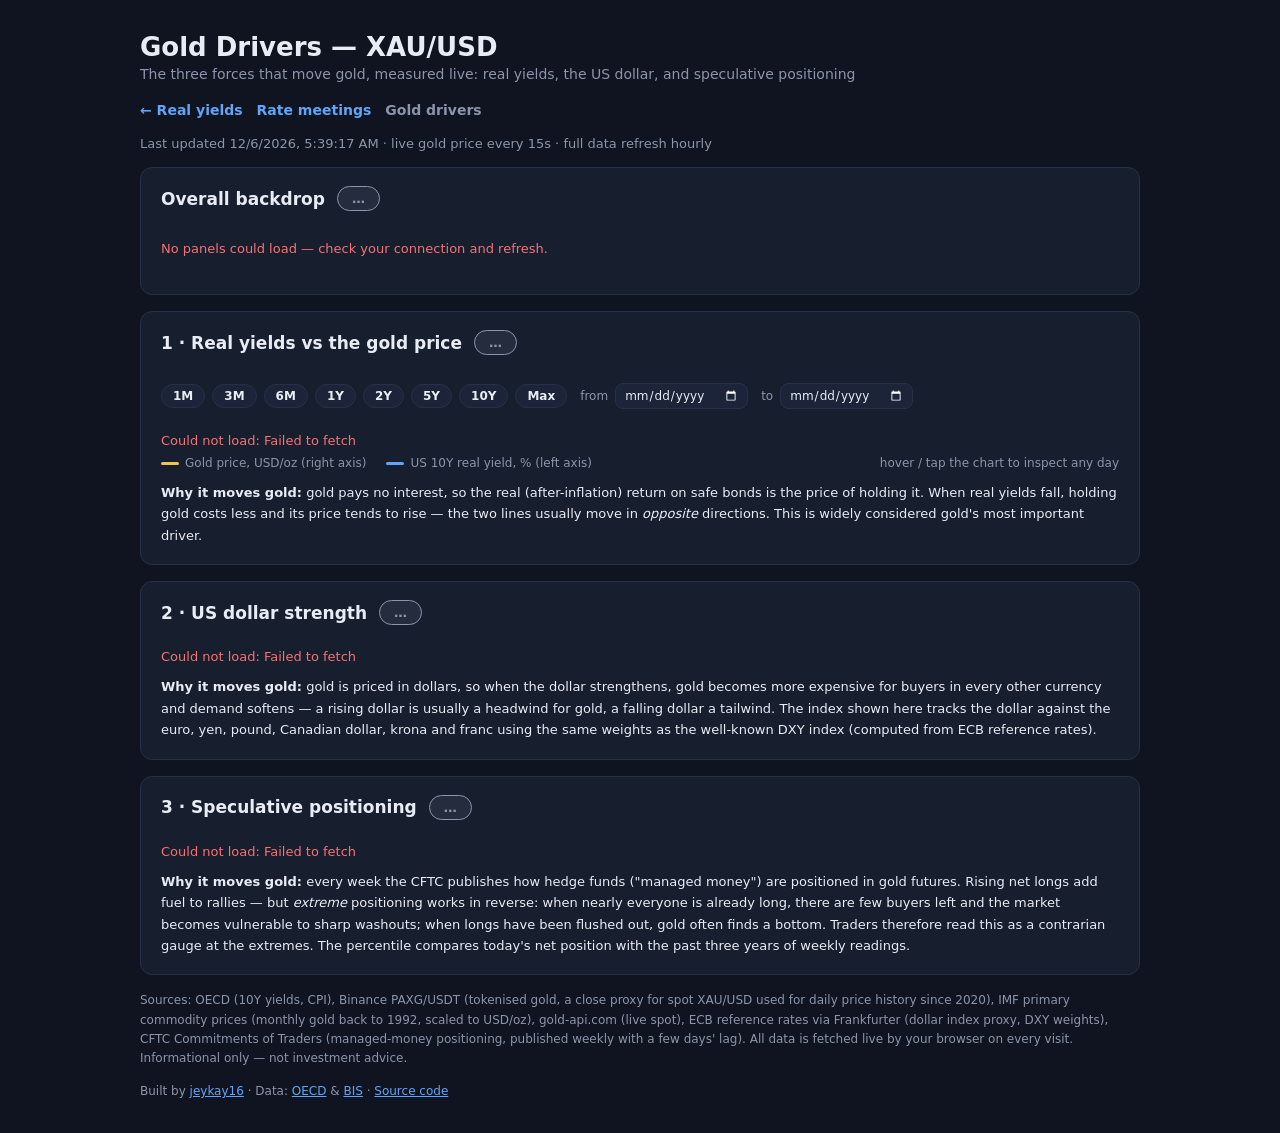
==== gold.html @ eed64d43 "Gold chart: time-frame presets, custom date range, 34 years of history Splices IMF monthly gold (199" ====
<!DOCTYPE html>
<html lang="en">
<head>
<meta charset="UTF-8">
<meta name="viewport" content="width=device-width, initial-scale=1.0">
<title>Gold Drivers — XAU/USD</title>
<style>
  :root {
    --bg: #0f1420;
    --card: #171e2e;
    --border: #263048;
    --text: #e8ecf4;
    --muted: #8b95ab;
    --pos: #34d399;
    --neg: #f87171;
    --accent: #60a5fa;
    --gold: #f0c34e;
  }
  * { box-sizing: border-box; }
  body {
    margin: 0;
    font-family: "Segoe UI", system-ui, sans-serif;
    background: var(--bg);
    color: var(--text);
    min-height: 100vh;
    padding: 32px 16px;
  }
  .wrap { max-width: 1000px; margin: 0 auto; }
  h1 { margin: 0 0 4px; font-size: 26px; font-weight: 650; }
  .sub { color: var(--muted); font-size: 14px; margin-bottom: 20px; }
  .nav { margin: 0 0 18px; display: flex; gap: 14px; font-size: 14px; }
  .nav a { color: var(--accent); text-decoration: none; font-weight: 600; }
  .nav a:hover { text-decoration: underline; }
  .nav .here { color: var(--muted); font-weight: 600; }
  .status { color: var(--muted); font-size: 13px; margin-bottom: 16px; }
  .card {
    background: var(--card); border: 1px solid var(--border);
    border-radius: 12px; padding: 18px 20px; margin-bottom: 16px;
  }
  .card h2 {
    margin: 0; font-size: 17px; font-weight: 650;
    display: flex; align-items: center; gap: 12px; flex-wrap: wrap;
  }
  .badge { padding: 4px 14px; border-radius: 999px; font-size: 13px; font-weight: 700; }
  .badge.bull { background: rgba(52, 211, 153, .12); color: var(--pos); border: 1px solid var(--pos); }
  .badge.bear { background: rgba(248, 113, 113, .12); color: var(--neg); border: 1px solid var(--neg); }
  .badge.neut { background: rgba(139, 149, 171, .12); color: var(--muted); border: 1px solid var(--muted); }
  .stats { display: flex; gap: 28px; flex-wrap: wrap; margin: 14px 0 4px; }
  .stat .v { font-size: 20px; font-weight: 700; }
  .stat .k { color: var(--muted); font-size: 12px; }
  .pos { color: var(--pos); }
  .neg { color: var(--neg); }
  .muted { color: var(--muted); }
  .goldc { color: var(--gold); }
  p.explain { margin: 12px 0 0; font-size: 13px; line-height: 1.65; color: var(--text); }
  .factors { list-style: none; margin: 12px 0 0; padding: 0; }
  .factors li {
    display: flex; gap: 10px; align-items: baseline; padding: 7px 0;
    border-top: 1px solid var(--border); font-size: 13px; line-height: 1.5;
  }
  .factor-tag { flex: 0 0 92px; font-weight: 700; font-size: 12px; }
  .factor-tag.pos { color: var(--pos); }
  .factor-tag.neg { color: var(--neg); }
  .factor-tag.neut { color: var(--muted); }
  .chart-box { margin-top: 14px; overflow-x: auto; position: relative; }
  svg text { font-family: "Segoe UI", system-ui, sans-serif; }
  .tip {
    position: absolute; display: none; pointer-events: none; z-index: 5;
    background: #1b2438; border: 1px solid var(--border); border-radius: 8px;
    padding: 8px 11px; font-size: 12px; line-height: 1.6; white-space: nowrap;
    box-shadow: 0 4px 14px rgba(0,0,0,.4);
  }
  .tick-up { color: var(--pos) !important; transition: color .2s; }
  .tick-down { color: var(--neg) !important; transition: color .2s; }
  .range-bar {
    display: flex; gap: 7px; align-items: center; flex-wrap: wrap; margin-top: 14px;
  }
  .rchip {
    background: #1b2438; border: 1px solid var(--border); color: var(--text);
    padding: 4px 11px; border-radius: 999px; font-size: 12px; font-weight: 700;
    cursor: pointer; user-select: none;
  }
  .rchip:hover { border-color: var(--accent); }
  .rchip.on { background: var(--accent); border-color: var(--accent); color: #0b1020; }
  .range-bar label { color: var(--muted); font-size: 12px; margin-left: 6px; }
  .range-bar input[type="date"] {
    background: #1b2438; border: 1px solid var(--border); color: var(--text);
    border-radius: 8px; padding: 4px 8px; font-size: 12px; font-family: inherit;
    color-scheme: dark;
  }
  .legend { display: flex; gap: 20px; margin-top: 8px; font-size: 12px; color: var(--muted); }
  .legend span::before {
    content: ""; display: inline-block; width: 18px; height: 3px;
    border-radius: 2px; margin-right: 6px; vertical-align: middle;
  }
  .legend .l-gold::before { background: var(--gold); }
  .legend .l-ry::before { background: var(--accent); }
  .note { color: var(--muted); font-size: 12px; margin-top: 14px; line-height: 1.6; }
  .err { color: var(--neg); font-size: 13px; margin-top: 10px; }
  .loading-msg { color: var(--muted); font-size: 13px; padding: 20px 0; }
</style>
</head>
<body>
<div class="wrap">
  <h1>Gold Drivers &mdash; XAU/USD</h1>
  <div class="sub">The three forces that move gold, measured live: real yields, the US dollar, and speculative positioning</div>

  <div class="nav">
    <a href="index.html">&larr; Real yields</a>
    <a href="meetings.html">Rate meetings</a>
    <span class="here">Gold drivers</span>
  </div>

  <div class="status" id="status">Loading live data&hellip;</div>

  <!-- Overall scorecard -->
  <div class="card" id="scorecard">
    <h2>Overall backdrop <span class="badge neut" id="scoreBadge">&hellip;</span></h2>
    <div class="loading-msg" id="scoreBody">Waiting for the panels below to load&hellip;</div>
  </div>

  <!-- Panel 1: real yields vs gold -->
  <div class="card" id="ryCard">
    <h2>1 &middot; Real yields vs the gold price <span class="badge neut" id="ryBadge">&hellip;</span></h2>
    <div class="stats" id="ryStats"></div>
    <div class="range-bar" id="rangeBar">
      <span class="rchip" data-r="1M">1M</span>
      <span class="rchip" data-r="3M">3M</span>
      <span class="rchip" data-r="6M">6M</span>
      <span class="rchip" data-r="1Y">1Y</span>
      <span class="rchip" data-r="2Y">2Y</span>
      <span class="rchip" data-r="5Y">5Y</span>
      <span class="rchip" data-r="10Y">10Y</span>
      <span class="rchip" data-r="Max">Max</span>
      <label>from</label><input type="date" id="fromDate">
      <label>to</label><input type="date" id="toDate">
    </div>
    <div class="chart-box" id="chart"><div class="loading-msg">Building chart&hellip;</div></div>
    <div class="legend">
      <span class="l-gold">Gold price, USD/oz (right axis)</span>
      <span class="l-ry">US 10Y real yield, % (left axis)</span>
      <span style="margin-left:auto">hover / tap the chart to inspect any day</span>
    </div>
    <p class="explain"><b>Why it moves gold:</b> gold pays no interest, so the real
    (after-inflation) return on safe bonds is the price of holding it. When real yields
    fall, holding gold costs less and its price tends to rise &mdash; the two lines
    usually move in <i>opposite</i> directions. This is widely considered gold's most
    important driver.</p>
  </div>

  <!-- Panel 2: dollar -->
  <div class="card" id="usdCard">
    <h2>2 &middot; US dollar strength <span class="badge neut" id="usdBadge">&hellip;</span></h2>
    <div class="stats" id="usdStats"><div class="loading-msg">Loading exchange rates&hellip;</div></div>
    <p class="explain"><b>Why it moves gold:</b> gold is priced in dollars, so when the
    dollar strengthens, gold becomes more expensive for buyers in every other currency
    and demand softens &mdash; a rising dollar is usually a headwind for gold, a falling
    dollar a tailwind. The index shown here tracks the dollar against the euro, yen,
    pound, Canadian dollar, krona and franc using the same weights as the well-known
    DXY index (computed from ECB reference rates).</p>
  </div>

  <!-- Panel 3: positioning -->
  <div class="card" id="cotCard">
    <h2>3 &middot; Speculative positioning <span class="badge neut" id="cotBadge">&hellip;</span></h2>
    <div class="stats" id="cotStats"><div class="loading-msg">Loading CFTC data&hellip;</div></div>
    <p class="explain"><b>Why it moves gold:</b> every week the CFTC publishes how hedge
    funds ("managed money") are positioned in gold futures. Rising net longs add fuel to
    rallies &mdash; but <i>extreme</i> positioning works in reverse: when nearly everyone
    is already long, there are few buyers left and the market becomes vulnerable to
    sharp washouts; when longs have been flushed out, gold often finds a bottom. Traders
    therefore read this as a contrarian gauge at the extremes. The percentile compares
    today's net position with the past three years of weekly readings.</p>
  </div>

  <div class="note">
    Sources: OECD (10Y yields, CPI), Binance PAXG/USDT (tokenised gold, a close proxy for
    spot XAU/USD used for daily price history since 2020), IMF primary commodity prices
    (monthly gold back to 1992, scaled to USD/oz), gold-api.com (live spot), ECB reference rates via
    Frankfurter (dollar index proxy, DXY weights), CFTC Commitments of Traders (managed-money
    positioning, published weekly with a few days' lag). All data is fetched live by your
    browser on every visit. Informational only &mdash; not investment advice.
  </div>

  <div class="note">Built by <a href="https://github.com/jeykay16" style="color:var(--accent)">jeykay16</a>
    &middot; Data: <a href="https://data-explorer.oecd.org" style="color:var(--accent)">OECD</a>
    &amp; <a href="https://data.bis.org" style="color:var(--accent)">BIS</a>
    &middot; <a href="https://github.com/jeykay16/real-yields" style="color:var(--accent)">Source code</a></div>
</div>

<script>
const OECD = "https://sdmx.oecd.org/public/rest/data";
const fmtSign = v => (v >= 0 ? "+" : "") + v.toFixed(2);
const badge = (el, text, cls) => {
  const e = document.getElementById(el);
  e.textContent = text; e.className = "badge " + cls;
};
const tag = s => s > 0 ? ["&#9650; Bullish", "pos"] : s < 0 ? ["&#9660; Bearish", "neg"] : ["&#9679; Neutral", "neut"];

// factors gathered by the three panels, then combined in the scorecard
const scoreFactors = { ry: null, usd: null, cot: null };

/* ---------- panel 1: real yields vs gold ---------- */

function parseSimpleCsv(text) {
  if (!text.startsWith("DATAFLOW")) return [];
  const lines = text.trim().split("\n");
  const header = lines[0].split(",");
  return lines.slice(1).map(line => {
    const cells = line.split(",");
    const row = {};
    header.forEach((h, i) => row[h.trim()] = (cells[i] || "").trim());
    return row;
  });
}

async function fetchOecd(url) {
  const resp = await fetch(url);
  if (resp.status === 404) return [];
  if (!resp.ok) throw new Error("OECD HTTP " + resp.status);
  return parseSimpleCsv(await resp.text());
}

function monthStart(monthsBack) {
  const d = new Date();
  const t = d.getFullYear() * 12 + d.getMonth() - monthsBack;
  return `${Math.floor(t / 12)}-${String(t % 12 + 1).padStart(2, "0")}`;
}

// full-history data shared by the chart, range filter, and live ticker
const DATA = { ry: [], gold: [] };

function valueAt(arr, t) {
  let best = arr[0];
  for (const p of arr) { if (p.t <= t) best = p; else break; }
  return best;
}

function monthlyAverages(points) {
  const byMonth = {};
  for (const g of points) {
    const d = new Date(g.t);
    const p = `${d.getFullYear()}-${String(d.getMonth() + 1).padStart(2, "0")}`;
    (byMonth[p] = byMonth[p] || []).push(g.v);
  }
  const out = {};
  for (const p in byMonth) out[p] = byMonth[p].reduce((a, b) => a + b, 0) / byMonth[p].length;
  return out;
}

async function fetchBinanceAll() {
  let out = [], start = 1598572800000; // PAXG listed on Binance late Aug 2020
  for (let i = 0; i < 6; i++) {
    const ks = await (await fetch("https://api.binance.com/api/v3/klines?symbol=PAXGUSDT" +
      `&interval=1d&startTime=${start}&limit=1000`)).json();
    if (!Array.isArray(ks) || !ks.length) break;
    for (const k of ks) out.push({ t: k[0], v: parseFloat(k[4]) });
    if (ks.length < 1000) break;
    start = ks[ks.length - 1][0] + 86400000;
  }
  return out;
}

async function fetchImfGoldMonthly() {
  // IMF PCPS monthly gold index (2016=100), back to 1992; calibrated to USD later
  const resp = await fetch("https://api.imf.org/external/sdmx/2.1/data/IMF.RES,PCPS,9.0.0/" +
    "G001.PGOLD.INDEX.M?startPeriod=1990", { headers: { Accept: "application/vnd.sdmx.data+csv" } });
  if (!resp.ok) return [];
  const out = [];
  for (const line of (await resp.text()).split("\n")) {
    const c = line.split(",");
    if (c[4] === "M" && /^\d{4}-M\d{2}$/.test(c[5] || "")) {
      const v = parseFloat(c[6]);
      const [yy, mm] = c[5].split("-M").map(Number);
      if (isFinite(v)) out.push({ t: new Date(yy, mm - 1, 15).getTime(), v, p: `${yy}-${String(mm).padStart(2, "0")}` });
    }
  }
  return out.sort((a, b) => a.t - b.t);
}

async function loadRealYieldPanel() {
  const [yRows, cRows, binance, imfGold, spotResp] = await Promise.all([
    fetchOecd(`${OECD}/OECD.SDD.STES,DSD_STES@DF_FINMARK,4.0/USA.M.IRLT.PA.....?startPeriod=1989-01&format=csvfile`),
    fetchOecd(`${OECD}/OECD.SDD.TPS,DSD_PRICES@DF_PRICES_ALL,1.0/USA.M.N.CPI.PA._T.N.GY?startPeriod=1989-01&format=csvfile`),
    fetchBinanceAll(),
    fetchImfGoldMonthly().catch(() => []),
    fetch("https://api.gold-api.com/price/XAU").then(r => r.ok ? r.json() : null).catch(() => null),
  ]);

  // monthly matched real-yield series, 1989 -> now
  const y = {}, c = {};
  for (const r of yRows) if (r.FREQ === "M") y[r.TIME_PERIOD] = parseFloat(r.OBS_VALUE);
  for (const r of cRows) if (r.FREQ === "M") c[r.TIME_PERIOD] = parseFloat(r.OBS_VALUE);
  const months = Object.keys(y).filter(p => p in c).sort();
  const ry = months.map(p => {
    const [yy, mm] = p.split("-").map(Number);
    return { t: new Date(yy, mm - 1, 15).getTime(), v: y[p] - c[p], p };
  });
  if (!ry.length) throw new Error("no matched real-yield months");

  if (!binance.length) throw new Error("no gold price data");

  // calibrate the IMF index to USD/oz using the months both sources cover,
  // then use IMF monthly points for the years before Binance data begins
  let gold = binance;
  if (imfGold.length) {
    const paxgMonthly = monthlyAverages(binance);
    const overlap = imfGold.filter(g => paxgMonthly[g.p]);
    if (overlap.length >= 6) {
      const factor = overlap.reduce((s, g) => s + paxgMonthly[g.p] / g.v, 0) / overlap.length;
      gold = imfGold.filter(g => g.t < binance[0].t).map(g => ({ t: g.t, v: g.v * factor }))
        .concat(binance);
    }
  }

  DATA.ry = ry;
  DATA.gold = gold;

  const lastGold = binance[binance.length - 1].v;
  const spot = spotResp && spotResp.price ? spotResp.price : lastGold;
  const goldMonthAgo = valueAt(gold, Date.now() - 30 * 86400000).v;
  const goldYearAgo = valueAt(gold, Date.now() - 365 * 86400000).v;

  const nowReal = ry[ry.length - 1].v;
  const prevReal = ry[Math.max(0, ry.length - 4)].v;
  const chg = nowReal - prevReal;
  const s = (nowReal < 0 ? 2 : nowReal < 1 ? 1 : nowReal < 2 ? -1 : -2) +
            (chg < -0.25 ? 1 : chg > 0.25 ? -1 : 0);
  scoreFactors.ry = {
    s: Math.max(-1, Math.min(1, s)),
    label: `Real yields: ${fmtSign(nowReal)}% and ${chg < -0.25 ? "falling" : chg > 0.25 ? "rising" : "flat"} (${fmtSign(chg)}pp / 3m)`,
    reason: s > 0 ? "Low/falling real yields shrink the cost of holding gold." :
            s < 0 ? "High/rising real yields make bonds more attractive than gold." :
            "Real yields are neither cheap nor dear, nor moving much.",
  };
  const [t1, c1] = tag(scoreFactors.ry.s);
  badge("ryBadge", t1.replace(/&#\d+; /, "").toUpperCase() + " FOR GOLD", c1);

  document.getElementById("ryStats").innerHTML = `
    <div class="stat"><div class="v goldc" id="spotVal">$${spot.toFixed(1)}</div><div class="k">gold spot (live &middot; updates every 15s)</div></div>
    <div class="stat"><div class="v ${lastGold >= goldMonthAgo ? "pos" : "neg"}">${fmtSign((lastGold / goldMonthAgo - 1) * 100)}%</div><div class="k">gold, 1 month</div></div>
    <div class="stat"><div class="v ${lastGold >= goldYearAgo ? "pos" : "neg"}">${fmtSign((lastGold / goldYearAgo - 1) * 100)}%</div><div class="k">gold, 12 months</div></div>
    <div class="stat"><div class="v ${nowReal >= 0 ? "pos" : "neg"}">${fmtSign(nowReal)}%</div><div class="k">US 10Y real yield (${ry[ry.length - 1].p})</div></div>
    <div class="stat"><div class="v" id="corrVal">&mdash;</div><div class="k">correlation in shown window (&minus;1 = perfect inverse)</div></div>`;

  initRange();
}

/* ---------- time-range selection ---------- */

const PRESET_MONTHS = { "1M": 1, "3M": 3, "6M": 6, "1Y": 12, "2Y": 24, "5Y": 60, "10Y": 120, "Max": null };
let range = { preset: "1Y" };
try {
  const saved = JSON.parse(localStorage.getItem("goldRange"));
  if (saved && (saved.preset in PRESET_MONTHS || (saved.from && saved.to))) range = saved;
} catch (e) { /* ignore */ }

function rangeBounds() {
  const now = Date.now();
  if (range.preset) {
    const m = PRESET_MONTHS[range.preset];
    if (m === null) return [DATA.gold.length ? DATA.gold[0].t : now, now];
    const d = new Date(); d.setMonth(d.getMonth() - m);
    return [d.getTime(), now];
  }
  return [new Date(range.from + "T00:00").getTime(), new Date(range.to + "T23:59").getTime()];
}

function applyRange() {
  const [x0, x1] = rangeBounds();
  if (!(x1 > x0)) return;
  const fGold = DATA.gold.filter(p => p.t >= x0 && p.t <= x1);
  const fRy = DATA.ry.filter(p => p.t >= x0 && p.t <= x1);
  drawChart(fRy, fGold, x0, x1);

  // correlation between monthly gold averages and real yields, within the window
  const gm = monthlyAverages(fGold);
  const pairs = fRy.filter(r => gm[r.p]).map(r => [r.v, gm[r.p]]);
  const corrEl = document.getElementById("corrVal");
  if (corrEl) {
    if (pairs.length >= 6) {
      const mx = pairs.reduce((s, p) => s + p[0], 0) / pairs.length;
      const my = pairs.reduce((s, p) => s + p[1], 0) / pairs.length;
      let sxy = 0, sxx = 0, syy = 0;
      for (const [px, py] of pairs) {
        sxy += (px - mx) * (py - my); sxx += (px - mx) ** 2; syy += (py - my) ** 2;
      }
      corrEl.textContent = sxx > 0 && syy > 0 ? (sxy / Math.sqrt(sxx * syy)).toFixed(2) : "—";
    } else {
      corrEl.textContent = "—";
    }
  }

  // reflect state in the controls
  document.querySelectorAll(".rchip").forEach(ch =>
    ch.classList.toggle("on", range.preset === ch.dataset.r));
  const iso = t => new Date(t).toISOString().slice(0, 10);
  document.getElementById("fromDate").value = iso(x0);
  document.getElementById("toDate").value = iso(Math.min(x1, Date.now()));
}

function initRange() {
  document.querySelectorAll(".rchip").forEach(ch => {
    ch.onclick = () => {
      range = { preset: ch.dataset.r };
      localStorage.setItem("goldRange", JSON.stringify(range));
      applyRange();
    };
  });
  const onDate = () => {
    const f = document.getElementById("fromDate").value;
    const t = document.getElementById("toDate").value;
    if (f && t && f < t) {
      range = { from: f, to: t };
      localStorage.setItem("goldRange", JSON.stringify(range));
      applyRange();
    }
  };
  document.getElementById("fromDate").onchange = onDate;
  document.getElementById("toDate").onchange = onDate;
  applyRange();
}

/* ---------- chart ---------- */

function drawChart(ry, gold, x0, x1) {
  const W = 860, H = 340, ml = 46, mr = 64, mt = 14, mb = 28;
  if (gold.length < 2) {
    document.getElementById("chart").innerHTML =
      `<div class="loading-msg">No gold data in this window — gold history starts in 1992.</div>`;
    return;
  }
  const X = t => ml + (t - x0) / (x1 - x0) * (W - ml - mr);

  const hasRy = ry.length >= 2;
  const ryMin = hasRy ? Math.min(...ry.map(d => d.v)) : 0;
  const ryMax = hasRy ? Math.max(...ry.map(d => d.v)) : 1;
  const ryPad = Math.max(0.2, (ryMax - ryMin) * 0.15);
  const rLo = ryMin - ryPad, rHi = ryMax + ryPad;
  const Y1 = v => mt + (rHi - v) / (rHi - rLo) * (H - mt - mb);

  const gMin = Math.min(...gold.map(d => d.v)), gMax = Math.max(...gold.map(d => d.v));
  const gPad = (gMax - gMin) * 0.08;
  const gLo = gMin - gPad, gHi = gMax + gPad;
  const Y2 = v => mt + (gHi - v) / (gHi - gLo) * (H - mt - mb);

  const line = (data, Y) => data.map((d, i) => (i ? "L" : "M") + X(d.t).toFixed(1) + " " + Y(d.v).toFixed(1)).join(" ");

  // horizontal grid + left labels (real yield), right labels (gold)
  let grid = "";
  const steps = 5;
  for (let i = 0; i <= steps; i++) {
    const yy = mt + i / steps * (H - mt - mb);
    const rv = rHi - i / steps * (rHi - rLo);
    const gv = gHi - i / steps * (gHi - gLo);
    grid += `<line x1="${ml}" y1="${yy}" x2="${W - mr}" y2="${yy}" stroke="#263048" stroke-width="1"/>` +
      `<text x="${ml - 6}" y="${yy + 4}" text-anchor="end" font-size="11" fill="#60a5fa">${rv.toFixed(1)}%</text>` +
      `<text x="${W - mr + 6}" y="${yy + 4}" font-size="11" fill="#f0c34e">$${Math.round(gv)}</text>`;
  }
  // x labels: step adapts to the window length
  const spanMonths = (x1 - x0) / (30.44 * 86400000);
  const MONTHS = ["Jan","Feb","Mar","Apr","May","Jun","Jul","Aug","Sep","Oct","Nov","Dec"];
  let xlab = "";
  const d0 = new Date(x0);
  if (spanMonths <= 2) {           // weekly labels, "6 Jul"
    for (let t = x0 + 7 * 86400000; t < x1; t += 7 * 86400000) {
      const d = new Date(t);
      xlab += `<text x="${X(t)}" y="${H - 8}" text-anchor="middle" font-size="11" fill="#8b95ab">${d.getDate()} ${MONTHS[d.getMonth()]}</text>`;
    }
  } else if (spanMonths <= 60) {   // monthly labels, "Jul 26"
    const step = spanMonths <= 9 ? 1 : spanMonths <= 20 ? 2 : spanMonths <= 40 ? 6 : 12;
    for (let d = new Date(d0.getFullYear(), d0.getMonth() + 1, 1); d.getTime() < x1; d.setMonth(d.getMonth() + step)) {
      xlab += `<text x="${X(d.getTime())}" y="${H - 8}" text-anchor="middle" font-size="11" fill="#8b95ab">${MONTHS[d.getMonth()]} ${String(d.getFullYear()).slice(2)}</text>`;
    }
  } else {                         // yearly labels
    const step = spanMonths <= 150 ? 1 : spanMonths <= 300 ? 2 : 5;
    const y0 = d0.getFullYear() + 1;
    for (let yy = y0 + (step - y0 % step) % step; ; yy += step) {
      const t = new Date(yy, 0, 1).getTime();
      if (t >= x1) break;
      xlab += `<text x="${X(t)}" y="${H - 8}" text-anchor="middle" font-size="11" fill="#8b95ab">${yy}</text>`;
    }
  }

  const box = document.getElementById("chart");
  box.innerHTML =
    `<svg viewBox="0 0 ${W} ${H}" width="100%" xmlns="http://www.w3.org/2000/svg" style="touch-action:none">
      ${grid}${xlab}
      <path d="${line(gold, Y2)}" fill="none" stroke="#f0c34e" stroke-width="2"/>
      ${hasRy ? `<path d="${line(ry, Y1)}" fill="none" stroke="#60a5fa" stroke-width="2.5"/>` : ""}
      ${hasRy && ry.length <= 40 ? ry.map(d => `<circle cx="${X(d.t)}" cy="${Y1(d.v)}" r="3.5" fill="#60a5fa"/>`).join("") : ""}
      <line id="cross" y1="${mt}" y2="${H - mb}" stroke="#8b95ab" stroke-dasharray="3 3" visibility="hidden"/>
      <circle id="crossDot" r="4.5" fill="#f0c34e" stroke="#0f1420" stroke-width="1.5" visibility="hidden"/>
    </svg><div class="tip" id="tip"></div>`;

  // hover crosshair + tooltip
  const svg = box.querySelector("svg");
  const tip = document.getElementById("tip");
  const cross = svg.querySelector("#cross");
  const dot = svg.querySelector("#crossDot");
  const hide = () => {
    tip.style.display = "none";
    cross.setAttribute("visibility", "hidden");
    dot.setAttribute("visibility", "hidden");
  };
  svg.addEventListener("pointermove", ev => {
    const r = svg.getBoundingClientRect();
    const vx = (ev.clientX - r.left) * W / r.width;
    if (vx < ml || vx > W - mr) { hide(); return; }
    const t = x0 + (vx - ml) / (W - ml - mr) * (x1 - x0);
    const allRy = DATA.ry;
    let gi = 0, ri = 0;
    for (let i = 1; i < gold.length; i++) if (Math.abs(gold[i].t - t) < Math.abs(gold[gi].t - t)) gi = i;
    for (let i = 1; i < allRy.length; i++) if (Math.abs(allRy[i].t - t) < Math.abs(allRy[ri].t - t)) ri = i;
    const g = gold[gi];
    const px = X(g.t);
    cross.setAttribute("x1", px); cross.setAttribute("x2", px);
    cross.setAttribute("visibility", "visible");
    dot.setAttribute("cx", px); dot.setAttribute("cy", Y2(g.v));
    dot.setAttribute("visibility", "visible");
    const ds = new Date(g.t).toLocaleDateString("en-GB", { day: "numeric", month: "short", year: "numeric" });
    tip.innerHTML = `<b>${ds}</b><br>` +
      `<span class="goldc">Gold: $${g.v.toLocaleString(undefined, { maximumFractionDigits: 1 })}</span>` +
      (allRy.length ? `<br><span style="color:var(--accent)">US real yield: ${fmtSign(allRy[ri].v)}% (${allRy[ri].p})</span>` : "");
    tip.style.display = "block";
    const bx = ev.clientX - r.left, by = ev.clientY - r.top;
    tip.style.left = Math.min(bx + 16, r.width - 185) + "px";
    tip.style.top = Math.max(0, by - 70) + "px";
  });
  svg.addEventListener("pointerleave", hide);
}

/* ---------- panel 2: dollar index proxy ---------- */

async function loadDollarPanel() {
  const WEIGHTS = { EUR: 0.576, JPY: 0.136, GBP: 0.119, CAD: 0.091, SEK: 0.042, CHF: 0.036 };
  const start = new Date(); start.setMonth(start.getMonth() - 13);
  const url = `https://api.frankfurter.dev/v1/${start.toISOString().slice(0, 10)}..` +
    `?base=USD&symbols=${Object.keys(WEIGHTS).join(",")}`;
  const data = await (await fetch(url)).json();
  const dates = Object.keys(data.rates).sort();
  if (dates.length < 30) throw new Error("not enough FX history");

  // geometric DXY-weight index, first day = 100
  const first = data.rates[dates[0]];
  const idx = dates.map(d => {
    let v = 1;
    for (const [ccy, w] of Object.entries(WEIGHTS)) v *= Math.pow(data.rates[d][ccy] / first[ccy], w);
    return { d, v: v * 100 };
  });
  const last = idx[idx.length - 1];
  const back = n => idx[Math.max(0, idx.length - 1 - n)].v;
  const m1 = (last.v / back(21) - 1) * 100;
  const m3 = (last.v / back(64) - 1) * 100;
  const m12 = (idx.length > 250 ? (last.v / idx[0].v - 1) * 100 : null);

  const s = m3 < -2 ? 1 : m3 > 2 ? -1 : 0;
  scoreFactors.usd = {
    s,
    label: `US dollar: ${fmtSign(m3)}% over 3 months`,
    reason: s > 0 ? "A weakening dollar makes gold cheaper worldwide — a tailwind." :
            s < 0 ? "A strengthening dollar makes gold dearer worldwide — a headwind." :
            "The dollar is roughly stable, neither helping nor hurting gold.",
  };
  const [t2, c2] = tag(s);
  badge("usdBadge", t2.replace(/&#\d+; /, "").toUpperCase() + " FOR GOLD", c2);

  const cls = v => v <= 0 ? "pos" : "neg";  // dollar down = good for gold
  document.getElementById("usdStats").innerHTML = `
    <div class="stat"><div class="v">${last.v.toFixed(1)}</div><div class="k">USD index proxy (${dates[0]} = 100)</div></div>
    <div class="stat"><div class="v ${cls(m1)}">${fmtSign(m1)}%</div><div class="k">1 month</div></div>
    <div class="stat"><div class="v ${cls(m3)}">${fmtSign(m3)}%</div><div class="k">3 months</div></div>
    ${m12 === null ? "" : `<div class="stat"><div class="v ${cls(m12)}">${fmtSign(m12)}%</div><div class="k">12 months</div></div>`}
    <div class="stat"><div class="v muted">${last.d}</div><div class="k">latest ECB fixing</div></div>`;
}

/* ---------- panel 3: CFTC positioning ---------- */

async function loadCotPanel() {
  const url = "https://publicreporting.cftc.gov/resource/72hh-3qpy.json" +
    "?cftc_contract_market_code=088691" +
    "&$select=report_date_as_yyyy_mm_dd,m_money_positions_long_all,m_money_positions_short_all" +
    "&$order=report_date_as_yyyy_mm_dd%20DESC&$limit=160";
  const rows = await (await fetch(url)).json();
  if (!rows.length) throw new Error("no CFTC rows");
  const hist = rows.map(r => ({
    d: r.report_date_as_yyyy_mm_dd.slice(0, 10),
    net: parseInt(r.m_money_positions_long_all) - parseInt(r.m_money_positions_short_all),
  })).reverse();

  const now = hist[hist.length - 1];
  const prev = hist[Math.max(0, hist.length - 2)];
  const pct = hist.filter(h => h.net <= now.net).length / hist.length * 100;

  const s = pct > 85 ? -1 : pct < 15 ? 1 : 0;
  scoreFactors.cot = {
    s,
    label: `Positioning: ${Math.round(pct)}th percentile of 3 years`,
    reason: s < 0 ? "Funds are near maximum long — crowded trades are fragile, a contrarian warning." :
            s > 0 ? "Longs have been washed out — plenty of sidelined buyers, a contrarian positive." :
            "Positioning is unstretched, leaving room for funds to add in either direction.",
  };
  const [t3, c3] = tag(s);
  badge("cotBadge", t3.replace(/&#\d+; /, "").toUpperCase() + " FOR GOLD", c3);

  const wk = now.net - prev.net;
  document.getElementById("cotStats").innerHTML = `
    <div class="stat"><div class="v">${now.net.toLocaleString()}</div><div class="k">managed-money net contracts</div></div>
    <div class="stat"><div class="v ${wk >= 0 ? "pos" : "neg"}">${(wk >= 0 ? "+" : "") + wk.toLocaleString()}</div><div class="k">change vs prior week</div></div>
    <div class="stat"><div class="v">${Math.round(pct)}<span style="font-size:13px">th</span></div><div class="k">percentile (3y of weekly data)</div></div>
    <div class="stat"><div class="v muted">${now.d}</div><div class="k">report date</div></div>`;
}

/* ---------- scorecard ---------- */

function renderScorecard() {
  const fs = [scoreFactors.ry, scoreFactors.usd, scoreFactors.cot].filter(Boolean);
  if (!fs.length) {
    document.getElementById("scoreBody").innerHTML =
      `<div class="err">No panels could load — check your connection and refresh.</div>`;
    return;
  }
  const score = fs.reduce((s, f) => s + f.s, 0);
  const [text, cls] =
    score >= 2 ? ["BULLISH for gold", "bull"] :
    score === 1 ? ["MILDLY BULLISH for gold", "bull"] :
    score === 0 ? ["MIXED / NEUTRAL for gold", "neut"] :
    score === -1 ? ["MILDLY BEARISH for gold", "bear"] :
    ["BEARISH for gold", "bear"];
  badge("scoreBadge", text, cls);
  document.getElementById("scoreBody").innerHTML =
    `<ul class="factors">${fs.map(f => {
      const [t, c] = tag(f.s);
      return `<li><span class="factor-tag ${c}">${t}</span><span><b>${f.label}</b> &mdash; ${f.reason}</span></li>`;
    }).join("")}</ul>
    <p class="explain">The verdict sums the three factors${fs.length < 3 ?
      " (some panels failed to load and are excluded)" : ""}. Real yields carry the most
    weight conceptually; the dollar and positioning confirm or contradict. When all three
    point the same way, the signal has historically been at its most reliable.</p>`;
}

/* ---------- live price ticker ---------- */

let lastSpot = null;

async function tickLive() {
  if (!DATA.gold.length || document.hidden) return;
  try {
    const [tick, spotResp] = await Promise.all([
      fetch("https://api.binance.com/api/v3/ticker/price?symbol=PAXGUSDT").then(r => r.json()),
      fetch("https://api.gold-api.com/price/XAU").then(r => r.ok ? r.json() : null).catch(() => null),
    ]);
    const p = parseFloat(tick.price);
    if (!isFinite(p)) return;

    // move the last point of the gold line to the live price
    const g = DATA.gold;
    const dayStart = new Date(); dayStart.setHours(0, 0, 0, 0);
    if (g[g.length - 1].t >= dayStart.getTime()) g[g.length - 1] = { t: Date.now(), v: p };
    else g.push({ t: Date.now(), v: p });
    // redraw only if the selected window reaches the present
    const [, x1] = rangeBounds();
    if (x1 >= dayStart.getTime()) applyRange();

    // update the headline spot with an up/down colour flash
    const el = document.getElementById("spotVal");
    if (el) {
      const s = spotResp && spotResp.price ? spotResp.price : p;
      if (lastSpot !== null && s !== lastSpot) {
        el.classList.add(s > lastSpot ? "tick-up" : "tick-down");
        setTimeout(() => el.classList.remove("tick-up", "tick-down"), 1200);
      }
      el.textContent = "$" + s.toFixed(1);
      lastSpot = s;
    }
  } catch (e) { /* transient network error — try again next tick */ }
}

/* ---------- orchestrate ---------- */

async function loadAll() {
  const jobs = [
    loadRealYieldPanel().catch(e => {
      document.getElementById("ryStats").innerHTML = "";
      document.getElementById("chart").innerHTML = `<div class="err">Could not load: ${e.message}</div>`;
    }),
    loadDollarPanel().catch(e => {
      document.getElementById("usdStats").innerHTML = `<div class="err">Could not load: ${e.message}</div>`;
    }),
    loadCotPanel().catch(e => {
      document.getElementById("cotStats").innerHTML = `<div class="err">Could not load: ${e.message}</div>`;
    }),
  ];
  await Promise.all(jobs);
  renderScorecard();
  document.getElementById("status").textContent =
    `Last updated ${new Date().toLocaleString()} · live gold price every 15s · full data refresh hourly`;
}

loadAll();
setInterval(tickLive, 15000);        // live gold price + chart tip point
setInterval(loadAll, 60 * 60 * 1000); // full refresh of all panels hourly
// ticking pauses while the tab is hidden (to spare the APIs); catch up instantly on return
document.addEventListener("visibilitychange", () => { if (!document.hidden) tickLive(); });
</script>
</body>
</html>
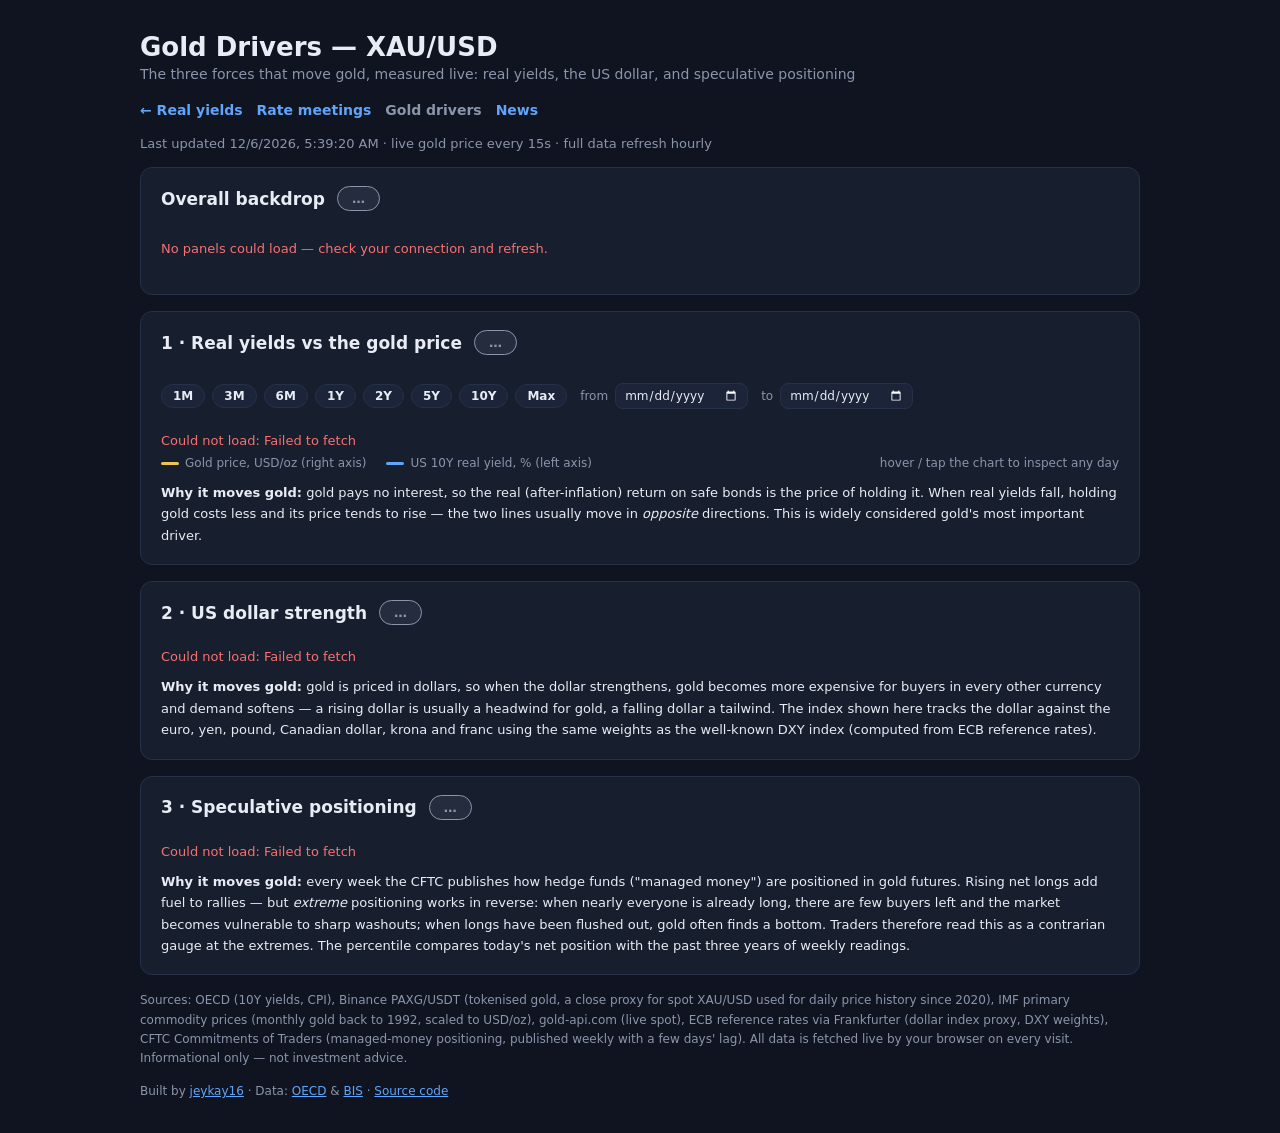
==== commit 39d47872: "Add news page: live GDELT headlines + auto-updating economic calendar Calendar data is fetched serve" ====
--- a/gold.html
+++ b/gold.html
@@ -109,6 +109,7 @@
     <a href="index.html">&larr; Real yields</a>
     <a href="meetings.html">Rate meetings</a>
     <span class="here">Gold drivers</span>
+    <a href="news.html">News</a>
   </div>
 
   <div class="status" id="status">Loading live data&hellip;</div>
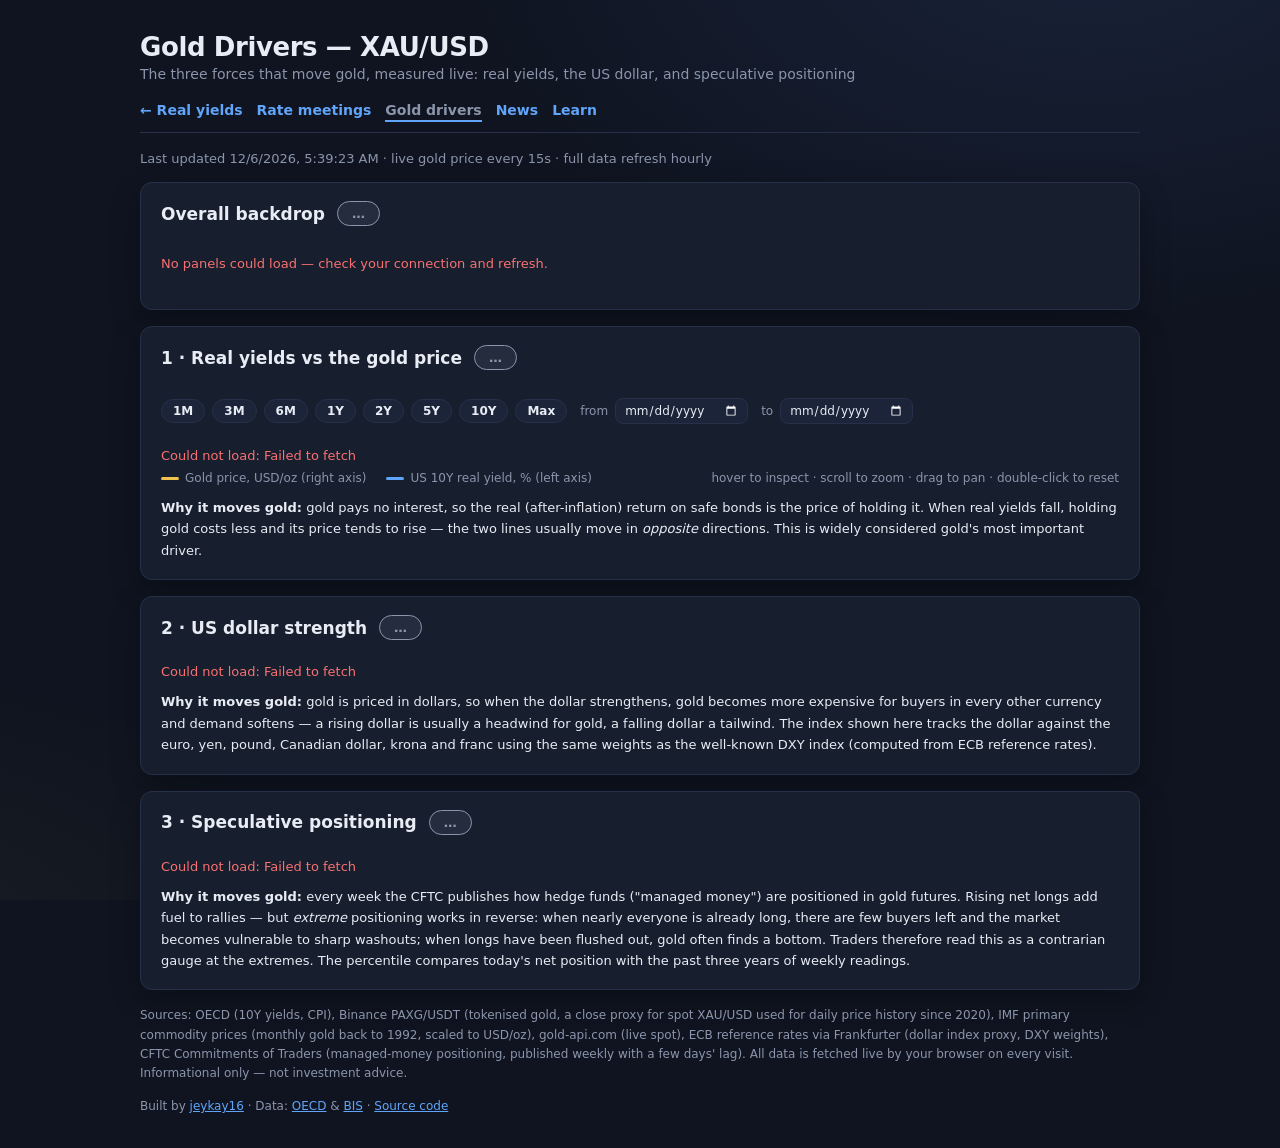
==== commit 69edba78: "Major upgrade: TradingView-style chart, market focus, learn page, polish - Gold chart: scroll zoom, " ====
--- a/gold.html
+++ b/gold.html
@@ -4,6 +4,11 @@
 <meta charset="UTF-8">
 <meta name="viewport" content="width=device-width, initial-scale=1.0">
 <title>Gold Drivers — XAU/USD</title>
+<link rel="preconnect" href="https://sdmx.oecd.org">
+<link rel="preconnect" href="https://api.binance.com">
+<link rel="preconnect" href="https://api.imf.org">
+<link rel="preconnect" href="https://api.frankfurter.dev">
+<link rel="preconnect" href="https://publicreporting.cftc.gov">
 <style>
   :root {
     --bg: #0f1420;
@@ -99,6 +104,7 @@
   .err { color: var(--neg); font-size: 13px; margin-top: 10px; }
   .loading-msg { color: var(--muted); font-size: 13px; padding: 20px 0; }
 </style>
+<link rel="stylesheet" href="theme.css">
 </head>
 <body>
 <div class="wrap">
@@ -110,6 +116,7 @@
     <a href="meetings.html">Rate meetings</a>
     <span class="here">Gold drivers</span>
     <a href="news.html">News</a>
+    <a href="learn.html">Learn</a>
   </div>
 
   <div class="status" id="status">Loading live data&hellip;</div>
@@ -140,7 +147,7 @@
     <div class="legend">
       <span class="l-gold">Gold price, USD/oz (right axis)</span>
       <span class="l-ry">US 10Y real yield, % (left axis)</span>
-      <span style="margin-left:auto">hover / tap the chart to inspect any day</span>
+      <span style="margin-left:auto">hover to inspect &middot; scroll to zoom &middot; drag to pan &middot; double-click to reset</span>
     </div>
     <p class="explain"><b>Why it moves gold:</b> gold pays no interest, so the real
     (after-inflation) return on safe bonds is the price of holding it. When real yields
@@ -280,6 +287,21 @@
 }
 
 async function loadRealYieldPanel() {
+  // instant paint from a recent cache; full history is refetched once it expires
+  try {
+    const c = JSON.parse(localStorage.getItem("goldDataV1"));
+    if (c && Date.now() - c.t < 15 * 60 * 1000 && c.gold && c.gold.length && c.ry.length) {
+      DATA.ry = c.ry; DATA.gold = c.gold;
+      let spot = null;
+      try {
+        const s = await fetch("https://api.gold-api.com/price/XAU").then(r => r.ok ? r.json() : null);
+        spot = s && s.price;
+      } catch (e) {}
+      finishRyPanel(spot);
+      return;
+    }
+  } catch (e) {}
+
   const [yRows, cRows, binance, imfGold, spotResp] = await Promise.all([
     fetchOecd(`${OECD}/OECD.SDD.STES,DSD_STES@DF_FINMARK,4.0/USA.M.IRLT.PA.....?startPeriod=1989-01&format=csvfile`),
     fetchOecd(`${OECD}/OECD.SDD.TPS,DSD_PRICES@DF_PRICES_ALL,1.0/USA.M.N.CPI.PA._T.N.GY?startPeriod=1989-01&format=csvfile`),
@@ -316,9 +338,14 @@
 
   DATA.ry = ry;
   DATA.gold = gold;
-
-  const lastGold = binance[binance.length - 1].v;
-  const spot = spotResp && spotResp.price ? spotResp.price : lastGold;
+  try { localStorage.setItem("goldDataV1", JSON.stringify({ t: Date.now(), ry, gold })); } catch (e) {}
+  finishRyPanel(spotResp && spotResp.price ? spotResp.price : null);
+}
+
+function finishRyPanel(spotPrice) {
+  const ry = DATA.ry, gold = DATA.gold;
+  const lastGold = gold[gold.length - 1].v;
+  const spot = spotPrice || lastGold;
   const goldMonthAgo = valueAt(gold, Date.now() - 30 * 86400000).v;
   const goldYearAgo = valueAt(gold, Date.now() - 365 * 86400000).v;
 
@@ -353,7 +380,7 @@
 let range = { preset: "1Y" };
 try {
   const saved = JSON.parse(localStorage.getItem("goldRange"));
-  if (saved && (saved.preset in PRESET_MONTHS || (saved.from && saved.to))) range = saved;
+  if (saved && (saved.preset in PRESET_MONTHS || (saved.from && saved.to) || (saved.fromMs && saved.toMs))) range = saved;
 } catch (e) { /* ignore */ }
 
 function rangeBounds() {
@@ -364,7 +391,23 @@
     const d = new Date(); d.setMonth(d.getMonth() - m);
     return [d.getTime(), now];
   }
+  if (range.fromMs) return [range.fromMs, range.toMs]; // set by zoom/pan
   return [new Date(range.from + "T00:00").getTime(), new Date(range.to + "T23:59").getTime()];
+}
+
+// zoom/pan write a millisecond-precision window; persistence is debounced
+let saveTimer = null;
+function setView(t0, t1, save) {
+  const dataStart = DATA.gold.length ? DATA.gold[0].t : 0;
+  const span = t1 - t0;
+  if (t1 > Date.now()) { t1 = Date.now(); t0 = t1 - span; }
+  if (t0 < dataStart) { t0 = dataStart; t1 = Math.min(Date.now(), t0 + span); }
+  range = { fromMs: Math.round(t0), toMs: Math.round(t1) };
+  if (save !== false) {
+    clearTimeout(saveTimer);
+    saveTimer = setTimeout(() => localStorage.setItem("goldRange", JSON.stringify(range)), 400);
+  }
+  applyRange();
 }
 
 function applyRange() {
@@ -494,41 +537,120 @@
       <circle id="crossDot" r="4.5" fill="#f0c34e" stroke="#0f1420" stroke-width="1.5" visibility="hidden"/>
     </svg><div class="tip" id="tip"></div>`;
 
-  // hover crosshair + tooltip
-  const svg = box.querySelector("svg");
-  const tip = document.getElementById("tip");
-  const cross = svg.querySelector("#cross");
-  const dot = svg.querySelector("#crossDot");
+  // expose current view to the persistent chart controls (zoom/pan/hover)
+  chartView = { x0, x1, gold, ry, X, Y2, W, H, ml, mr };
+  attachChartControls();
+}
+
+/* TradingView-style controls: scroll = zoom, drag = pan, hover = crosshair,
+   double-click = reset. Attached once to the container so they survive redraws. */
+let chartView = null;
+
+function attachChartControls() {
+  const box = document.getElementById("chart");
+  if (box._controls) return;
+  box._controls = true;
+
+  let drag = null;
+  let hoverEv = null, hoverRaf = 0;
+
   const hide = () => {
-    tip.style.display = "none";
-    cross.setAttribute("visibility", "hidden");
-    dot.setAttribute("visibility", "hidden");
+    const tip = document.getElementById("tip");
+    const svg = box.querySelector("svg");
+    if (tip) tip.style.display = "none";
+    if (svg) {
+      const c = svg.querySelector("#cross"), d = svg.querySelector("#crossDot");
+      if (c) c.setAttribute("visibility", "hidden");
+      if (d) d.setAttribute("visibility", "hidden");
+    }
   };
-  svg.addEventListener("pointermove", ev => {
+
+  const viewboxX = (ev, svg) => {
     const r = svg.getBoundingClientRect();
-    const vx = (ev.clientX - r.left) * W / r.width;
-    if (vx < ml || vx > W - mr) { hide(); return; }
-    const t = x0 + (vx - ml) / (W - ml - mr) * (x1 - x0);
-    const allRy = DATA.ry;
-    let gi = 0, ri = 0;
-    for (let i = 1; i < gold.length; i++) if (Math.abs(gold[i].t - t) < Math.abs(gold[gi].t - t)) gi = i;
-    for (let i = 1; i < allRy.length; i++) if (Math.abs(allRy[i].t - t) < Math.abs(allRy[ri].t - t)) ri = i;
-    const g = gold[gi];
-    const px = X(g.t);
-    cross.setAttribute("x1", px); cross.setAttribute("x2", px);
-    cross.setAttribute("visibility", "visible");
-    dot.setAttribute("cx", px); dot.setAttribute("cy", Y2(g.v));
-    dot.setAttribute("visibility", "visible");
-    const ds = new Date(g.t).toLocaleDateString("en-GB", { day: "numeric", month: "short", year: "numeric" });
-    tip.innerHTML = `<b>${ds}</b><br>` +
-      `<span class="goldc">Gold: $${g.v.toLocaleString(undefined, { maximumFractionDigits: 1 })}</span>` +
-      (allRy.length ? `<br><span style="color:var(--accent)">US real yield: ${fmtSign(allRy[ri].v)}% (${allRy[ri].p})</span>` : "");
-    tip.style.display = "block";
-    const bx = ev.clientX - r.left, by = ev.clientY - r.top;
-    tip.style.left = Math.min(bx + 16, r.width - 185) + "px";
-    tip.style.top = Math.max(0, by - 70) + "px";
+    return { vx: (ev.clientX - r.left) * chartView.W / r.width, r };
+  };
+
+  box.addEventListener("wheel", ev => {
+    if (!chartView) return;
+    ev.preventDefault();
+    const svg = box.querySelector("svg");
+    if (!svg) return;
+    const { vx } = viewboxX(ev, svg);
+    const { x0, x1, W, ml, mr } = chartView;
+    const frac = Math.min(1, Math.max(0, (vx - ml) / (W - ml - mr)));
+    const tCur = x0 + frac * (x1 - x0);
+    const factor = ev.deltaY > 0 ? 1.25 : 0.8;
+    const dataStart = DATA.gold.length ? DATA.gold[0].t : x0;
+    let span = Math.max(7 * 86400000, Math.min((x1 - x0) * factor, Date.now() - dataStart));
+    setView(tCur - frac * span, tCur - frac * span + span);
+  }, { passive: false });
+
+  box.addEventListener("pointerdown", ev => {
+    if (!chartView) return;
+    drag = { startX: ev.clientX, x0: chartView.x0, x1: chartView.x1, moved: false };
+    box.setPointerCapture(ev.pointerId);
+    hide();
   });
-  svg.addEventListener("pointerleave", hide);
+
+  box.addEventListener("pointermove", ev => {
+    if (!chartView) return;
+    if (drag) {
+      const svg = box.querySelector("svg");
+      if (!svg) return;
+      const r = svg.getBoundingClientRect();
+      const dxView = (drag.startX - ev.clientX) * chartView.W / r.width;
+      const dt = dxView * (drag.x1 - drag.x0) / (chartView.W - chartView.ml - chartView.mr);
+      if (Math.abs(drag.startX - ev.clientX) > 3) drag.moved = true;
+      if (drag.moved) setView(drag.x0 + dt, drag.x1 + dt, false);
+      return;
+    }
+    hoverEv = ev;
+    if (!hoverRaf) hoverRaf = requestAnimationFrame(() => {
+      hoverRaf = 0;
+      const ev2 = hoverEv;
+      const svg = box.querySelector("svg");
+      const tip = document.getElementById("tip");
+      if (!svg || !tip || !chartView) return;
+      const { x0, x1, gold, X, Y2, W, ml, mr } = chartView;
+      const { vx, r } = viewboxX(ev2, svg);
+      if (vx < ml || vx > W - mr || !gold.length) { hide(); return; }
+      const t = x0 + (vx - ml) / (W - ml - mr) * (x1 - x0);
+      const allRy = DATA.ry;
+      let gi = 0, ri = 0;
+      for (let i = 1; i < gold.length; i++) if (Math.abs(gold[i].t - t) < Math.abs(gold[gi].t - t)) gi = i;
+      for (let i = 1; i < allRy.length; i++) if (Math.abs(allRy[i].t - t) < Math.abs(allRy[ri].t - t)) ri = i;
+      const g = gold[gi];
+      const px = X(g.t);
+      const cross = svg.querySelector("#cross"), dot = svg.querySelector("#crossDot");
+      if (cross) {
+        cross.setAttribute("x1", px); cross.setAttribute("x2", px);
+        cross.setAttribute("visibility", "visible");
+      }
+      if (dot) {
+        dot.setAttribute("cx", px); dot.setAttribute("cy", Y2(g.v));
+        dot.setAttribute("visibility", "visible");
+      }
+      const ds = new Date(g.t).toLocaleDateString("en-GB", { day: "numeric", month: "short", year: "numeric" });
+      tip.innerHTML = `<b>${ds}</b><br>` +
+        `<span class="goldc">Gold: $${g.v.toLocaleString(undefined, { maximumFractionDigits: 1 })}</span>` +
+        (allRy.length ? `<br><span style="color:var(--accent)">US real yield: ${fmtSign(allRy[ri].v)}% (${allRy[ri].p})</span>` : "");
+      tip.style.display = "block";
+      const bx = ev2.clientX - r.left, by = ev2.clientY - r.top;
+      tip.style.left = Math.min(bx + 16, r.width - 185) + "px";
+      tip.style.top = Math.max(0, by - 70) + "px";
+    });
+  });
+
+  box.addEventListener("pointerup", () => {
+    if (drag && drag.moved) localStorage.setItem("goldRange", JSON.stringify(range));
+    drag = null;
+  });
+  box.addEventListener("pointerleave", () => { drag = null; hide(); });
+  box.addEventListener("dblclick", () => {
+    range = { preset: "1Y" };
+    localStorage.setItem("goldRange", JSON.stringify(range));
+    applyRange();
+  });
 }
 
 /* ---------- panel 2: dollar index proxy ---------- */
--- a/theme.css
+++ b/theme.css
@@ -0,0 +1,42 @@
+/* shared visual layer — loaded after each page's own styles */
+
+body {
+  background:
+    radial-gradient(1100px 700px at 85% -10%, rgba(78, 110, 190, 0.16), transparent 60%),
+    radial-gradient(900px 600px at -10% 110%, rgba(240, 195, 78, 0.05), transparent 55%),
+    #0f1420;
+  background-attachment: fixed;
+  -webkit-font-smoothing: antialiased;
+  text-rendering: optimizeLegibility;
+}
+
+h1 { letter-spacing: -0.4px; }
+
+.card {
+  box-shadow: 0 10px 30px rgba(0, 0, 0, 0.28);
+  transition: border-color 0.18s ease;
+}
+.card:hover { border-color: #35456f; }
+
+.nav { border-bottom: 1px solid #263048; padding-bottom: 10px; }
+.nav a { position: relative; }
+.nav a:hover { text-decoration: none; color: #8fc0ff; }
+.nav a::after {
+  content: ""; position: absolute; left: 0; bottom: -4px;
+  width: 0; height: 2px; background: #60a5fa; transition: width 0.18s ease;
+}
+.nav a:hover::after { width: 100%; }
+.nav .here { border-bottom: 2px solid #60a5fa; padding-bottom: 2px; }
+
+.chip, .rchip, button { transition: background 0.15s ease, border-color 0.15s ease, color 0.15s ease; }
+
+::-webkit-scrollbar { width: 10px; height: 10px; }
+::-webkit-scrollbar-track { background: #0f1420; }
+::-webkit-scrollbar-thumb { background: #263048; border-radius: 5px; }
+::-webkit-scrollbar-thumb:hover { background: #3a4d7d; }
+
+tbody tr { transition: background 0.12s ease; }
+
+@media (prefers-reduced-motion: reduce) {
+  *, *::after { transition: none !important; }
+}
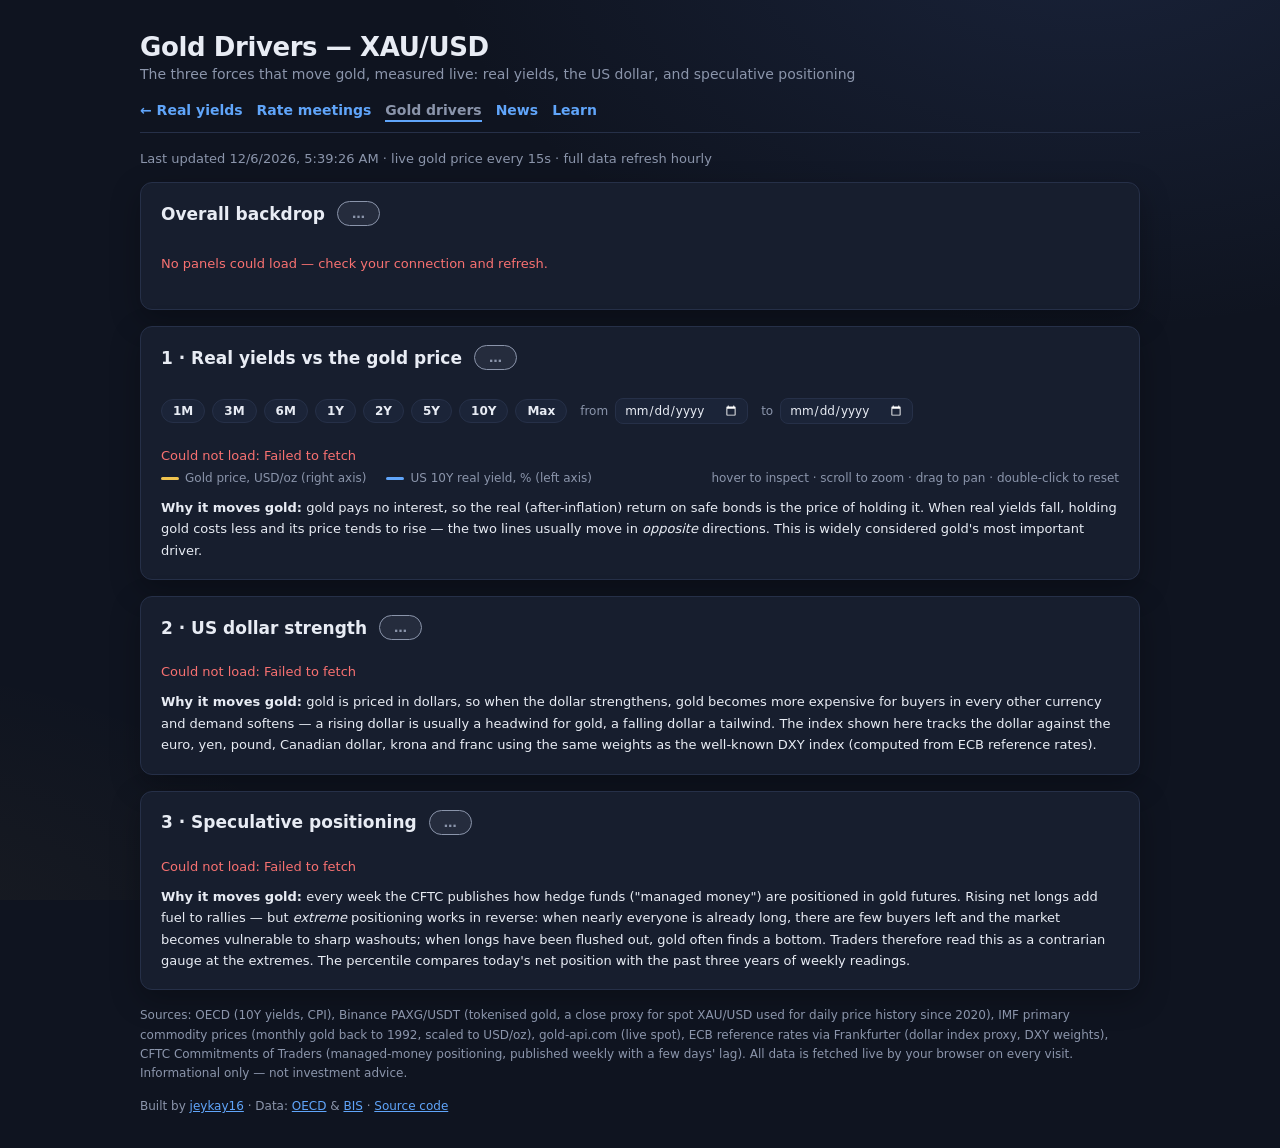
==== commit 15d8a775: "News: top stories with per-item gold-impact explainers; chart polish - Market focus leads with actua" ====
--- a/gold.html
+++ b/gold.html
@@ -490,16 +490,26 @@
 
   const line = (data, Y) => data.map((d, i) => (i ? "L" : "M") + X(d.t).toFixed(1) + " " + Y(d.v).toFixed(1)).join(" ");
 
-  // horizontal grid + left labels (real yield), right labels (gold)
+  // gridlines and labels at round "nice" values, one scale per axis
+  const niceStep = (rangeSize, n) => {
+    const raw = rangeSize / n, mag = Math.pow(10, Math.floor(Math.log10(raw)));
+    const norm = raw / mag;
+    return (norm < 1.5 ? 1 : norm < 3 ? 2 : norm < 7 ? 5 : 10) * mag;
+  };
   let grid = "";
-  const steps = 5;
-  for (let i = 0; i <= steps; i++) {
-    const yy = mt + i / steps * (H - mt - mb);
-    const rv = rHi - i / steps * (rHi - rLo);
-    const gv = gHi - i / steps * (gHi - gLo);
-    grid += `<line x1="${ml}" y1="${yy}" x2="${W - mr}" y2="${yy}" stroke="#263048" stroke-width="1"/>` +
-      `<text x="${ml - 6}" y="${yy + 4}" text-anchor="end" font-size="11" fill="#60a5fa">${rv.toFixed(1)}%</text>` +
-      `<text x="${W - mr + 6}" y="${yy + 4}" font-size="11" fill="#f0c34e">$${Math.round(gv)}</text>`;
+  const gStep = niceStep(gHi - gLo, 5);
+  for (let v = Math.ceil(gLo / gStep) * gStep; v <= gHi + 1e-9; v += gStep) {
+    const yy = Y2(v);
+    grid += `<line x1="${ml}" y1="${yy}" x2="${W - mr}" y2="${yy}" stroke="#1f2940" stroke-width="1"/>` +
+      `<text x="${W - mr + 6}" y="${yy + 4}" font-size="11" fill="#f0c34e">$${v >= 100 ? Math.round(v).toLocaleString() : v.toFixed(1)}</text>`;
+  }
+  if (hasRy) {
+    const rStep = niceStep(rHi - rLo, 5);
+    for (let v = Math.ceil(rLo / rStep) * rStep; v <= rHi + 1e-9; v += rStep) {
+      const yy = Y1(v);
+      grid += `<line x1="${ml - 4}" y1="${yy}" x2="${ml}" y2="${yy}" stroke="#60a5fa" stroke-width="1"/>` +
+        `<text x="${ml - 7}" y="${yy + 4}" text-anchor="end" font-size="11" fill="#60a5fa">${v.toFixed(rStep < 1 ? 1 : 0)}%</text>`;
+    }
   }
   // x labels: step adapts to the window length
   const spanMonths = (x1 - x0) / (30.44 * 86400000);
@@ -526,13 +536,27 @@
     }
   }
 
+  const lastG = gold[gold.length - 1];
+  const lpy = Math.max(mt, Math.min(H - mb, Y2(lastG.v)));
   const box = document.getElementById("chart");
   box.innerHTML =
     `<svg viewBox="0 0 ${W} ${H}" width="100%" xmlns="http://www.w3.org/2000/svg" style="touch-action:none">
+      <defs><linearGradient id="goldFill" x1="0" y1="0" x2="0" y2="1">
+        <stop offset="0%" stop-color="#f0c34e" stop-opacity="0.20"/>
+        <stop offset="100%" stop-color="#f0c34e" stop-opacity="0"/>
+      </linearGradient></defs>
       ${grid}${xlab}
-      <path d="${line(gold, Y2)}" fill="none" stroke="#f0c34e" stroke-width="2"/>
-      ${hasRy ? `<path d="${line(ry, Y1)}" fill="none" stroke="#60a5fa" stroke-width="2.5"/>` : ""}
+      <path d="${line(gold, Y2)} L ${X(lastG.t).toFixed(1)} ${H - mb} L ${X(gold[0].t).toFixed(1)} ${H - mb} Z"
+        fill="url(#goldFill)" stroke="none"/>
+      <path d="${line(gold, Y2)}" fill="none" stroke="#f0c34e" stroke-width="2"
+        stroke-linejoin="round" stroke-linecap="round"/>
+      ${hasRy ? `<path d="${line(ry, Y1)}" fill="none" stroke="#60a5fa" stroke-width="2.2"
+        stroke-linejoin="round" stroke-linecap="round" opacity="0.95"/>` : ""}
       ${hasRy && ry.length <= 40 ? ry.map(d => `<circle cx="${X(d.t)}" cy="${Y1(d.v)}" r="3.5" fill="#60a5fa"/>`).join("") : ""}
+      <line x1="${ml}" y1="${lpy}" x2="${W - mr}" y2="${lpy}" stroke="#f0c34e" stroke-dasharray="2 4" opacity="0.45"/>
+      <rect x="${W - mr + 2}" y="${lpy - 9}" width="${mr - 4}" height="18" rx="4" fill="#f0c34e"/>
+      <text x="${W - mr + mr / 2}" y="${lpy + 4}" text-anchor="middle" font-size="11" font-weight="700"
+        fill="#0b1020">$${Math.round(lastG.v).toLocaleString()}</text>
       <line id="cross" y1="${mt}" y2="${H - mb}" stroke="#8b95ab" stroke-dasharray="3 3" visibility="hidden"/>
       <circle id="crossDot" r="4.5" fill="#f0c34e" stroke="#0f1420" stroke-width="1.5" visibility="hidden"/>
     </svg><div class="tip" id="tip"></div>`;
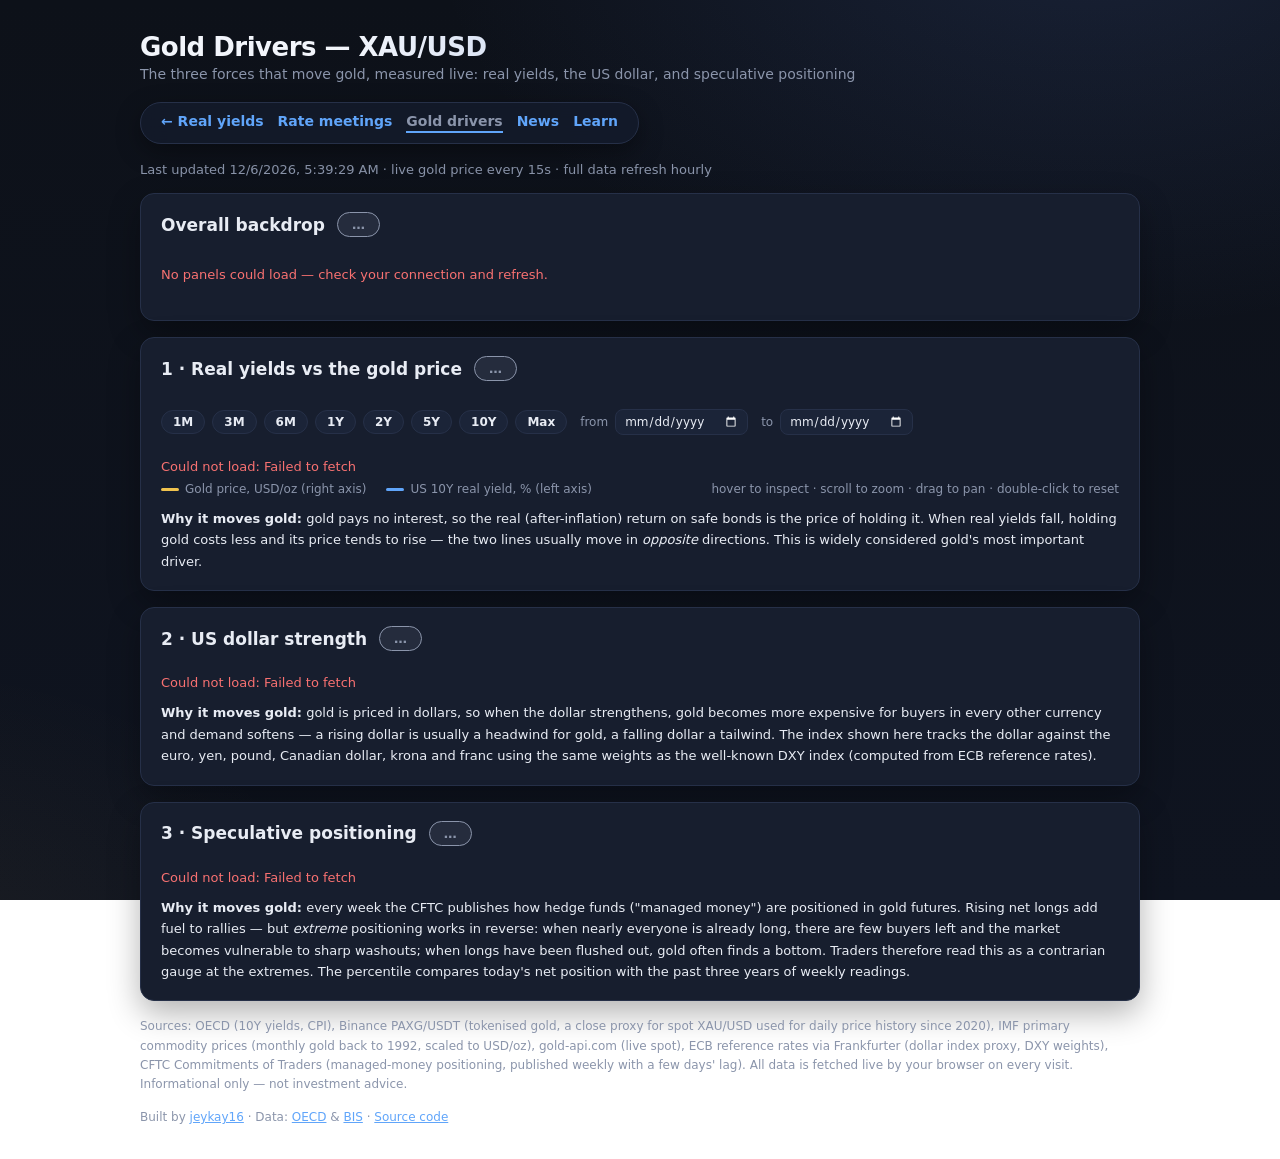
==== commit 9c1a4de3: "Performance overhaul, live squawk feed, visual refresh - scripts/build_data.py: workflow pre-builds " ====
--- a/gold.html
+++ b/gold.html
@@ -3,6 +3,7 @@
 <head>
 <meta charset="UTF-8">
 <meta name="viewport" content="width=device-width, initial-scale=1.0">
+<link rel="icon" href="data:image/svg+xml,<svg xmlns=%22http://www.w3.org/2000/svg%22 viewBox=%220 0 100 100%22><text y=%22.9em%22 font-size=%2290%22>🪙</text></svg>">
 <title>Gold Drivers — XAU/USD</title>
 <link rel="preconnect" href="https://sdmx.oecd.org">
 <link rel="preconnect" href="https://api.binance.com">
@@ -199,6 +200,22 @@
 <script>
 const OECD = "https://sdmx.oecd.org/public/rest/data";
 const fmtSign = v => (v >= 0 ? "+" : "") + v.toFixed(2);
+
+// pre-built data file (regenerated server-side every few hours) — sections are
+// used when present; any missing section falls back to querying the API live
+let STATIC = null;
+async function loadStaticData() {
+  try {
+    const r = await fetch("data/market.json", { cache: "no-cache" });
+    if (!r.ok) return;
+    const S = await r.json();
+    if (Date.now() - new Date(S.updated).getTime() < 48 * 3600 * 1000) STATIC = S;
+  } catch (e) {}
+}
+const monthTs = p => {
+  const [yy, mm] = p.split("-").map(Number);
+  return new Date(yy, mm - 1, 15).getTime();
+};
 const badge = (el, text, cls) => {
   const e = document.getElementById(el);
   e.textContent = text; e.className = "badge " + cls;
@@ -302,23 +319,30 @@
     }
   } catch (e) {}
 
-  const [yRows, cRows, binance, imfGold, spotResp] = await Promise.all([
-    fetchOecd(`${OECD}/OECD.SDD.STES,DSD_STES@DF_FINMARK,4.0/USA.M.IRLT.PA.....?startPeriod=1989-01&format=csvfile`),
-    fetchOecd(`${OECD}/OECD.SDD.TPS,DSD_PRICES@DF_PRICES_ALL,1.0/USA.M.N.CPI.PA._T.N.GY?startPeriod=1989-01&format=csvfile`),
+  const useStaticRy = STATIC && STATIC.usRealYield && STATIC.usRealYield.length;
+  const useStaticImf = STATIC && STATIC.imfGold && STATIC.imfGold.length;
+  const [yRows, cRows, binance, imfFetched, spotResp] = await Promise.all([
+    useStaticRy ? [] : fetchOecd(`${OECD}/OECD.SDD.STES,DSD_STES@DF_FINMARK,4.0/USA.M.IRLT.PA.....?startPeriod=1989-01&format=csvfile`),
+    useStaticRy ? [] : fetchOecd(`${OECD}/OECD.SDD.TPS,DSD_PRICES@DF_PRICES_ALL,1.0/USA.M.N.CPI.PA._T.N.GY?startPeriod=1989-01&format=csvfile`),
     fetchBinanceAll(),
-    fetchImfGoldMonthly().catch(() => []),
+    useStaticImf ? [] : fetchImfGoldMonthly().catch(() => []),
     fetch("https://api.gold-api.com/price/XAU").then(r => r.ok ? r.json() : null).catch(() => null),
   ]);
+  const imfGold = useStaticImf
+    ? STATIC.imfGold.map(g => ({ t: monthTs(g.p), v: g.v, p: g.p }))
+    : imfFetched;
 
   // monthly matched real-yield series, 1989 -> now
-  const y = {}, c = {};
-  for (const r of yRows) if (r.FREQ === "M") y[r.TIME_PERIOD] = parseFloat(r.OBS_VALUE);
-  for (const r of cRows) if (r.FREQ === "M") c[r.TIME_PERIOD] = parseFloat(r.OBS_VALUE);
-  const months = Object.keys(y).filter(p => p in c).sort();
-  const ry = months.map(p => {
-    const [yy, mm] = p.split("-").map(Number);
-    return { t: new Date(yy, mm - 1, 15).getTime(), v: y[p] - c[p], p };
-  });
+  let ry;
+  if (useStaticRy) {
+    ry = STATIC.usRealYield.map(r => ({ t: monthTs(r.p), v: r.v, p: r.p }));
+  } else {
+    const y = {}, c = {};
+    for (const r of yRows) if (r.FREQ === "M") y[r.TIME_PERIOD] = parseFloat(r.OBS_VALUE);
+    for (const r of cRows) if (r.FREQ === "M") c[r.TIME_PERIOD] = parseFloat(r.OBS_VALUE);
+    const months = Object.keys(y).filter(p => p in c).sort();
+    ry = months.map(p => ({ t: monthTs(p), v: y[p] - c[p], p }));
+  }
   if (!ry.length) throw new Error("no matched real-yield months");
 
   if (!binance.length) throw new Error("no gold price data");
@@ -680,21 +704,25 @@
 /* ---------- panel 2: dollar index proxy ---------- */
 
 async function loadDollarPanel() {
-  const WEIGHTS = { EUR: 0.576, JPY: 0.136, GBP: 0.119, CAD: 0.091, SEK: 0.042, CHF: 0.036 };
-  const start = new Date(); start.setMonth(start.getMonth() - 13);
-  const url = `https://api.frankfurter.dev/v1/${start.toISOString().slice(0, 10)}..` +
-    `?base=USD&symbols=${Object.keys(WEIGHTS).join(",")}`;
-  const data = await (await fetch(url)).json();
-  const dates = Object.keys(data.rates).sort();
-  if (dates.length < 30) throw new Error("not enough FX history");
-
-  // geometric DXY-weight index, first day = 100
-  const first = data.rates[dates[0]];
-  const idx = dates.map(d => {
-    let v = 1;
-    for (const [ccy, w] of Object.entries(WEIGHTS)) v *= Math.pow(data.rates[d][ccy] / first[ccy], w);
-    return { d, v: v * 100 };
-  });
+  let idx;
+  if (STATIC && STATIC.dollarIndex && STATIC.dollarIndex.length > 30) {
+    idx = STATIC.dollarIndex;
+  } else {
+    const WEIGHTS = { EUR: 0.576, JPY: 0.136, GBP: 0.119, CAD: 0.091, SEK: 0.042, CHF: 0.036 };
+    const start = new Date(); start.setMonth(start.getMonth() - 13);
+    const url = `https://api.frankfurter.dev/v1/${start.toISOString().slice(0, 10)}..` +
+      `?base=USD&symbols=${Object.keys(WEIGHTS).join(",")}`;
+    const data = await (await fetch(url)).json();
+    const dates = Object.keys(data.rates).sort();
+    if (dates.length < 30) throw new Error("not enough FX history");
+    const first = data.rates[dates[0]];
+    idx = dates.map(d => {
+      let v = 1;
+      for (const [ccy, w] of Object.entries(WEIGHTS)) v *= Math.pow(data.rates[d][ccy] / first[ccy], w);
+      return { d, v: v * 100 };
+    });
+  }
+  const dates = idx.map(x => x.d);
   const last = idx[idx.length - 1];
   const back = n => idx[Math.max(0, idx.length - 1 - n)].v;
   const m1 = (last.v / back(21) - 1) * 100;
@@ -724,16 +752,21 @@
 /* ---------- panel 3: CFTC positioning ---------- */
 
 async function loadCotPanel() {
-  const url = "https://publicreporting.cftc.gov/resource/72hh-3qpy.json" +
-    "?cftc_contract_market_code=088691" +
-    "&$select=report_date_as_yyyy_mm_dd,m_money_positions_long_all,m_money_positions_short_all" +
-    "&$order=report_date_as_yyyy_mm_dd%20DESC&$limit=160";
-  const rows = await (await fetch(url)).json();
-  if (!rows.length) throw new Error("no CFTC rows");
-  const hist = rows.map(r => ({
-    d: r.report_date_as_yyyy_mm_dd.slice(0, 10),
-    net: parseInt(r.m_money_positions_long_all) - parseInt(r.m_money_positions_short_all),
-  })).reverse();
+  let hist;
+  if (STATIC && STATIC.cot && STATIC.cot.length) {
+    hist = STATIC.cot;
+  } else {
+    const url = "https://publicreporting.cftc.gov/resource/72hh-3qpy.json" +
+      "?cftc_contract_market_code=088691" +
+      "&$select=report_date_as_yyyy_mm_dd,m_money_positions_long_all,m_money_positions_short_all" +
+      "&$order=report_date_as_yyyy_mm_dd%20DESC&$limit=160";
+    const rows = await (await fetch(url)).json();
+    if (!rows.length) throw new Error("no CFTC rows");
+    hist = rows.map(r => ({
+      d: r.report_date_as_yyyy_mm_dd.slice(0, 10),
+      net: parseInt(r.m_money_positions_long_all) - parseInt(r.m_money_positions_short_all),
+    })).reverse();
+  }
 
   const now = hist[hist.length - 1];
   const prev = hist[Math.max(0, hist.length - 2)];
@@ -826,6 +859,7 @@
 /* ---------- orchestrate ---------- */
 
 async function loadAll() {
+  await loadStaticData();
   const jobs = [
     loadRealYieldPanel().catch(e => {
       document.getElementById("ryStats").innerHTML = "";
--- a/theme.css
+++ b/theme.css
@@ -2,23 +2,38 @@
 
 body {
   background:
-    radial-gradient(1100px 700px at 85% -10%, rgba(78, 110, 190, 0.16), transparent 60%),
-    radial-gradient(900px 600px at -10% 110%, rgba(240, 195, 78, 0.05), transparent 55%),
-    #0f1420;
+    radial-gradient(1100px 700px at 85% -10%, rgba(78, 110, 190, 0.18), transparent 60%),
+    radial-gradient(900px 600px at -10% 110%, rgba(240, 195, 78, 0.06), transparent 55%),
+    linear-gradient(180deg, #0d1119 0%, #0f1420 100%);
   background-attachment: fixed;
   -webkit-font-smoothing: antialiased;
   text-rendering: optimizeLegibility;
 }
 
-h1 { letter-spacing: -0.4px; }
+h1 {
+  letter-spacing: -0.5px;
+  background: linear-gradient(92deg, #f2f5fb 20%, #9db6e4 80%);
+  -webkit-background-clip: text;
+  background-clip: text;
+  color: transparent;
+}
+.sub { margin-top: 2px; }
 
-.card {
-  box-shadow: 0 10px 30px rgba(0, 0, 0, 0.28);
-  transition: border-color 0.18s ease;
+/* sticky glass navigation */
+.nav {
+  position: sticky;
+  top: 10px;
+  z-index: 40;
+  background: rgba(20, 27, 44, 0.82);
+  backdrop-filter: blur(10px);
+  -webkit-backdrop-filter: blur(10px);
+  border: 1px solid #263048;
+  border-radius: 999px;
+  padding: 10px 20px !important;
+  box-shadow: 0 8px 24px rgba(0, 0, 0, 0.35);
+  width: fit-content;
+  border-bottom: 1px solid #263048;
 }
-.card:hover { border-color: #35456f; }
-
-.nav { border-bottom: 1px solid #263048; padding-bottom: 10px; }
 .nav a { position: relative; }
 .nav a:hover { text-decoration: none; color: #8fc0ff; }
 .nav a::after {
@@ -28,14 +43,43 @@
 .nav a:hover::after { width: 100%; }
 .nav .here { border-bottom: 2px solid #60a5fa; padding-bottom: 2px; }
 
-.chip, .rchip, button { transition: background 0.15s ease, border-color 0.15s ease, color 0.15s ease; }
+/* cards */
+.card {
+  box-shadow: 0 12px 32px rgba(0, 0, 0, 0.30);
+  transition: border-color 0.18s ease, transform 0.18s ease;
+  border-radius: 14px !important;
+}
+.card:hover { border-color: #3a4c7e; }
+
+/* numbers align like a terminal */
+td, .stat .v, .gold-stat .v, .rate, .fx {
+  font-variant-numeric: tabular-nums;
+}
+
+/* chips */
+.chip:hover, .rchip:hover { transform: translateY(-1px); }
+.chip, .rchip, button { transition: background 0.15s ease, border-color 0.15s ease,
+  color 0.15s ease, transform 0.15s ease; }
+button { border-radius: 10px; }
+
+/* tables */
+tbody tr { transition: background 0.12s ease; }
+thead th { position: sticky; top: 0; }
+
+/* news list */
+.news-item { transition: background 0.12s ease, padding-left 0.12s ease; border-radius: 6px; }
+.news-item:hover { background: rgba(96, 165, 250, 0.06); padding-left: 8px; }
+
+/* status line */
+.status { font-variant-numeric: tabular-nums; }
 
 ::-webkit-scrollbar { width: 10px; height: 10px; }
 ::-webkit-scrollbar-track { background: #0f1420; }
 ::-webkit-scrollbar-thumb { background: #263048; border-radius: 5px; }
 ::-webkit-scrollbar-thumb:hover { background: #3a4d7d; }
+* { scrollbar-color: #263048 #0f1420; }
 
-tbody tr { transition: background 0.12s ease; }
+::selection { background: rgba(96, 165, 250, 0.35); }
 
 @media (prefers-reduced-motion: reduce) {
   *, *::after { transition: none !important; }
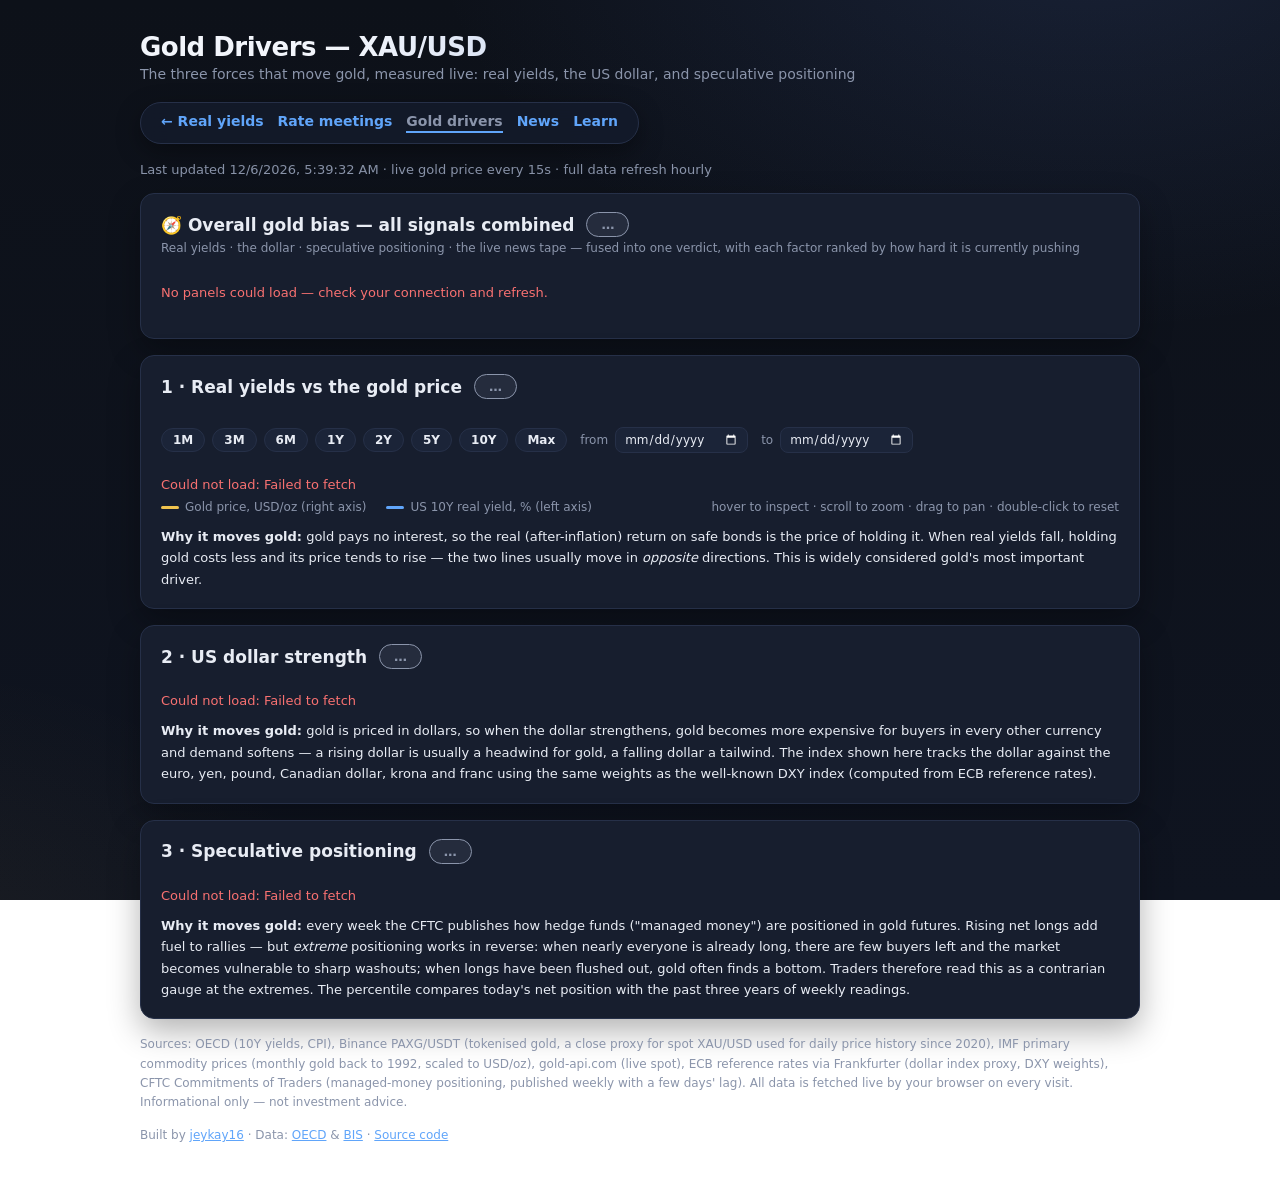
==== commit dd4a84ad: "Overall gold bias with driver ranking; colour-coded news cards - gold.html scorecard now fuses real " ====
--- a/gold.html
+++ b/gold.html
@@ -124,7 +124,10 @@
 
   <!-- Overall scorecard -->
   <div class="card" id="scorecard">
-    <h2>Overall backdrop <span class="badge neut" id="scoreBadge">&hellip;</span></h2>
+    <h2>&#129517; Overall gold bias &mdash; all signals combined <span class="badge neut" id="scoreBadge">&hellip;</span></h2>
+    <div class="cap" style="color:var(--muted);font-size:12px;margin-top:4px">Real yields &middot; the dollar &middot;
+      speculative positioning &middot; the live news tape &mdash; fused into one verdict, with each factor
+      ranked by how hard it is currently pushing</div>
     <div class="loading-msg" id="scoreBody">Waiting for the panels below to load&hellip;</div>
   </div>
 
@@ -197,6 +200,7 @@
     &middot; <a href="https://github.com/jeykay16/real-yields" style="color:var(--accent)">Source code</a></div>
 </div>
 
+<script src="impact.js"></script>
 <script>
 const OECD = "https://sdmx.oecd.org/public/rest/data";
 const fmtSign = v => (v >= 0 ? "+" : "") + v.toFixed(2);
@@ -222,8 +226,8 @@
 };
 const tag = s => s > 0 ? ["&#9650; Bullish", "pos"] : s < 0 ? ["&#9660; Bearish", "neg"] : ["&#9679; Neutral", "neut"];
 
-// factors gathered by the three panels, then combined in the scorecard
-const scoreFactors = { ry: null, usd: null, cot: null };
+// factors gathered by the panels + live news flow, combined in the scorecard
+const scoreFactors = { ry: null, usd: null, cot: null, news: null };
 
 /* ---------- panel 1: real yields vs gold ---------- */
 
@@ -376,13 +380,16 @@
   const nowReal = ry[ry.length - 1].v;
   const prevReal = ry[Math.max(0, ry.length - 4)].v;
   const chg = nowReal - prevReal;
-  const s = (nowReal < 0 ? 2 : nowReal < 1 ? 1 : nowReal < 2 ? -1 : -2) +
-            (chg < -0.25 ? 1 : chg > 0.25 ? -1 : 0);
+  const levelScore = nowReal < 0 ? 2 : nowReal < 1 ? 1 : nowReal < 2 ? -1 : -2;
+  const trendScore = chg < -0.25 ? 1 : chg > 0.25 ? -1 : 0;
+  const s = levelScore + trendScore;
   scoreFactors.ry = {
     s: Math.max(-1, Math.min(1, s)),
+    mag: Math.min(3, Math.abs(levelScore) + Math.abs(trendScore)),
+    name: "Real yields",
     label: `Real yields: ${fmtSign(nowReal)}% and ${chg < -0.25 ? "falling" : chg > 0.25 ? "rising" : "flat"} (${fmtSign(chg)}pp / 3m)`,
-    reason: s > 0 ? "Low/falling real yields shrink the cost of holding gold." :
-            s < 0 ? "High/rising real yields make bonds more attractive than gold." :
+    reason: s > 0 ? "Low/falling real yields shrink the cost of holding gold — bullish." :
+            s < 0 ? "High/rising real yields make bonds more attractive than gold — bearish." :
             "Real yields are neither cheap nor dear, nor moving much.",
   };
   const [t1, c1] = tag(scoreFactors.ry.s);
@@ -732,9 +739,11 @@
   const s = m3 < -2 ? 1 : m3 > 2 ? -1 : 0;
   scoreFactors.usd = {
     s,
+    mag: Math.min(3, Math.abs(m3)),
+    name: "US dollar",
     label: `US dollar: ${fmtSign(m3)}% over 3 months`,
-    reason: s > 0 ? "A weakening dollar makes gold cheaper worldwide — a tailwind." :
-            s < 0 ? "A strengthening dollar makes gold dearer worldwide — a headwind." :
+    reason: s > 0 ? "A weakening dollar makes gold cheaper worldwide — bullish." :
+            s < 0 ? "A strengthening dollar makes gold dearer worldwide — bearish." :
             "The dollar is roughly stable, neither helping nor hurting gold.",
   };
   const [t2, c2] = tag(s);
@@ -775,9 +784,11 @@
   const s = pct > 85 ? -1 : pct < 15 ? 1 : 0;
   scoreFactors.cot = {
     s,
+    mag: Math.abs(pct - 50) / 50 * 3,
+    name: "Positioning",
     label: `Positioning: ${Math.round(pct)}th percentile of 3 years`,
-    reason: s < 0 ? "Funds are near maximum long — crowded trades are fragile, a contrarian warning." :
-            s > 0 ? "Longs have been washed out — plenty of sidelined buyers, a contrarian positive." :
+    reason: s < 0 ? "Funds are near maximum long — crowded trades are fragile, a contrarian bearish warning." :
+            s > 0 ? "Longs have been washed out — plenty of sidelined buyers, a contrarian bullish signal." :
             "Positioning is unstretched, leaving room for funds to add in either direction.",
   };
   const [t3, c3] = tag(s);
@@ -791,10 +802,51 @@
     <div class="stat"><div class="v muted">${now.d}</div><div class="k">report date</div></div>`;
 }
 
-/* ---------- scorecard ---------- */
+/* ---------- news-flow factor (live headline sentiment) ---------- */
+
+async function loadNewsSentiment() {
+  let articles = null;
+  try {
+    const c = JSON.parse(localStorage.getItem("gdelt_all"));
+    if (c && Date.now() - c.t < 10 * 60 * 1000) articles = c.data; // reuse the news page's cache
+  } catch (e) {}
+  if (!articles) {
+    const q = encodeURIComponent('("federal reserve" OR inflation OR tariffs OR "gold price" OR ' +
+      '"jobs report" OR "interest rates" OR sanctions OR "banking crisis" OR "treasury yields" OR ' +
+      '"safe haven" OR "government shutdown" OR escalation) sourcelang:eng');
+    const r = await fetch(`https://api.gdeltproject.org/api/v2/doc/doc?query=${q}` +
+      `&mode=artlist&maxrecords=75&format=json&sort=datedesc&timespan=1d`);
+    if (!r.ok) throw new Error("news HTTP " + r.status);
+    articles = (await r.json()).articles || [];
+  }
+  let bull = 0, bear = 0, weighted = 0;
+  const seen = new Set();
+  for (const a of articles) {
+    const k = (a.title || "").toLowerCase().replace(/[^a-z0-9]/g, "").slice(0, 60);
+    if (!k || seen.has(k)) continue;
+    seen.add(k);
+    const an = analyzeImpact(a.title);
+    if (an.v === "bull") { bull++; weighted += an.strength; }
+    else if (an.v === "bear") { bear++; weighted -= an.strength; }
+  }
+  if (!seen.size) throw new Error("no readable headlines");
+  const net = weighted / (3 * seen.size); // -1..1
+  const s = net > 0.08 ? 1 : net < -0.08 ? -1 : 0;
+  scoreFactors.news = {
+    s,
+    mag: Math.min(3, Math.abs(net) * 10),
+    name: "News flow",
+    label: `News flow: ${bull} bullish vs ${bear} bearish stories (last 24h)`,
+    reason: s > 0 ? "Today's tape is skewed to gold-positive stories — dovish, weak-data or escalation headlines dominate." :
+            s < 0 ? "Today's tape is skewed to gold-negative stories — hawkish, strong-data or de-escalation headlines dominate." :
+            "Bullish and bearish headlines are roughly balanced — news is not gold's driver today.",
+  };
+}
+
+/* ---------- overall gold bias ---------- */
 
 function renderScorecard() {
-  const fs = [scoreFactors.ry, scoreFactors.usd, scoreFactors.cot].filter(Boolean);
+  const fs = [scoreFactors.ry, scoreFactors.usd, scoreFactors.cot, scoreFactors.news].filter(Boolean);
   if (!fs.length) {
     document.getElementById("scoreBody").innerHTML =
       `<div class="err">No panels could load — check your connection and refresh.</div>`;
@@ -808,15 +860,37 @@
     score === -1 ? ["MILDLY BEARISH for gold", "bear"] :
     ["BEARISH for gold", "bear"];
   badge("scoreBadge", text, cls);
+
+  // rank the factors by how forcefully each is acting on gold right now
+  const ranked = [...fs].sort((a, b) => (b.mag || 0) - (a.mag || 0));
+  const maxMag = Math.max(0.15, ...ranked.map(f => f.mag || 0));
+  const strengthWord = m => m >= 2.2 ? "strong" : m >= 1.2 ? "moderate" : "faint";
+  const dirWord = f => f.s > 0 ? `<span class="up">bullish</span>` :
+                       f.s < 0 ? `<span class="down">bearish</span>` :
+                       `<span class="muted">neutral</span>`;
+  const top = ranked[0];
+
   document.getElementById("scoreBody").innerHTML =
     `<ul class="factors">${fs.map(f => {
       const [t, c] = tag(f.s);
-      return `<li><span class="factor-tag ${c}">${t}</span><span><b>${f.label}</b> &mdash; ${f.reason}</span></li>`;
+      return `<li><span class="factor-tag ${c}">${t}</span><span><b>${f.label}</b> &mdash; ${colorizeBias(f.reason)}</span></li>`;
     }).join("")}</ul>
-    <p class="explain">The verdict sums the three factors${fs.length < 3 ?
-      " (some panels failed to load and are excluded)" : ""}. Real yields carry the most
-    weight conceptually; the dollar and positioning confirm or contradict. When all three
-    point the same way, the signal has historically been at its most reliable.</p>`;
+
+    <p class="explain" style="margin-top:16px"><b>What's driving gold right now</b> &mdash;
+    each factor ranked by how forcefully it is currently acting (signal strength, not just direction):</p>
+    ${ranked.map(f => `
+      <div class="rank-row">
+        <span class="rk-name">${f.name}</span>
+        <div class="rk-track"><div class="rk-fill ${f.s > 0 ? "up" : f.s < 0 ? "down" : "neut"}"
+          style="width:${Math.round((f.mag || 0) / maxMag * 100)}%"></div></div>
+        <span class="rk-val">${strengthWord(f.mag || 0)} · ${dirWord(f)}</span>
+      </div>`).join("")}
+    <p class="explain"><b>Most prominent driver right now: ${top.name}</b> &mdash; ${colorizeBias(top.reason)}</p>
+
+    <p class="explain">The verdict sums all ${fs.length} factors${fs.length < 4 ?
+      " (a factor failed to load and is excluded)" : ""}. Real yields carry the most weight
+    conceptually; the dollar, positioning and the news tape confirm or contradict. When they
+    all point the same way, the signal has historically been at its most reliable.</p>`;
 }
 
 /* ---------- live price ticker ---------- */
@@ -871,6 +945,7 @@
     loadCotPanel().catch(e => {
       document.getElementById("cotStats").innerHTML = `<div class="err">Could not load: ${e.message}</div>`;
     }),
+    loadNewsSentiment().catch(() => { /* excluded from the scorecard if unavailable */ }),
   ];
   await Promise.all(jobs);
   renderScorecard();
--- a/theme.css
+++ b/theme.css
@@ -66,9 +66,57 @@
 tbody tr { transition: background 0.12s ease; }
 thead th { position: sticky; top: 0; }
 
-/* news list */
-.news-item { transition: background 0.12s ease, padding-left 0.12s ease; border-radius: 6px; }
-.news-item:hover { background: rgba(96, 165, 250, 0.06); padding-left: 8px; }
+/* news list: each report is a distinct panel, colour-coded by impact level */
+.news-item {
+  position: relative;
+  background: rgba(27, 36, 56, 0.55);
+  border: 1px solid #222c45 !important;
+  border-left-width: 4px !important;
+  border-radius: 10px;
+  padding: 12px 14px !important;
+  margin: 9px 0;
+  transition: background 0.12s ease, border-color 0.12s ease;
+}
+.news-item:hover { background: rgba(37, 48, 74, 0.75); }
+.news-item a { font-size: 14.5px; line-height: 1.45; }
+.news-item.impact-high { border-left-color: #f87171 !important; }
+.news-item.impact-med { border-left-color: #fbbf24 !important; }
+.news-item.impact-low { border-left-color: #4b5568 !important; }
+
+/* impact-level chips */
+.lvl {
+  display: inline-block; font-size: 10px; font-weight: 800;
+  letter-spacing: 0.06em; padding: 1px 8px; border-radius: 5px;
+  vertical-align: middle;
+}
+.lvl-high { background: rgba(248, 113, 113, 0.14); color: #f87171; border: 1px solid rgba(248, 113, 113, 0.6); }
+.lvl-med { background: rgba(251, 191, 36, 0.13); color: #fbbf24; border: 1px solid rgba(251, 191, 36, 0.55); }
+.lvl-low { background: rgba(139, 149, 171, 0.12); color: #8b95ab; border: 1px solid rgba(139, 149, 171, 0.45); }
+
+/* newly arrived items glow and carry a NEW badge for a while */
+.news-item.fresh { animation: freshGlow 2.2s ease-out 4; }
+@keyframes freshGlow {
+  0% { background: rgba(96, 165, 250, 0.20); border-color: #60a5fa; }
+  100% { background: rgba(27, 36, 56, 0.55); }
+}
+.new-badge {
+  position: absolute; top: 9px; right: 11px;
+  font-size: 9px; font-weight: 800; letter-spacing: 0.1em;
+  color: #0b1020; background: #fbbf24;
+  padding: 2px 8px; border-radius: 4px;
+  animation: badgePulse 1.1s ease-in-out infinite alternate;
+}
+@keyframes badgePulse { from { opacity: 1; } to { opacity: 0.5; } }
+
+/* factor ranking bars (overall gold bias) */
+.rank-row { display: flex; align-items: center; gap: 10px; padding: 5px 0; font-size: 13px; }
+.rank-row .rk-name { flex: 0 0 170px; }
+.rank-row .rk-track { flex: 1; background: #1b2438; border-radius: 4px; height: 13px; overflow: hidden; }
+.rank-row .rk-fill { height: 100%; border-radius: 4px; transition: width 0.5s ease; }
+.rank-row .rk-fill.up { background: #34d399; }
+.rank-row .rk-fill.down { background: #f87171; }
+.rank-row .rk-fill.neut { background: #4b5568; }
+.rank-row .rk-val { flex: 0 0 92px; text-align: right; font-size: 12px; color: #8b95ab; }
 
 /* status line */
 .status { font-variant-numeric: tabular-nums; }
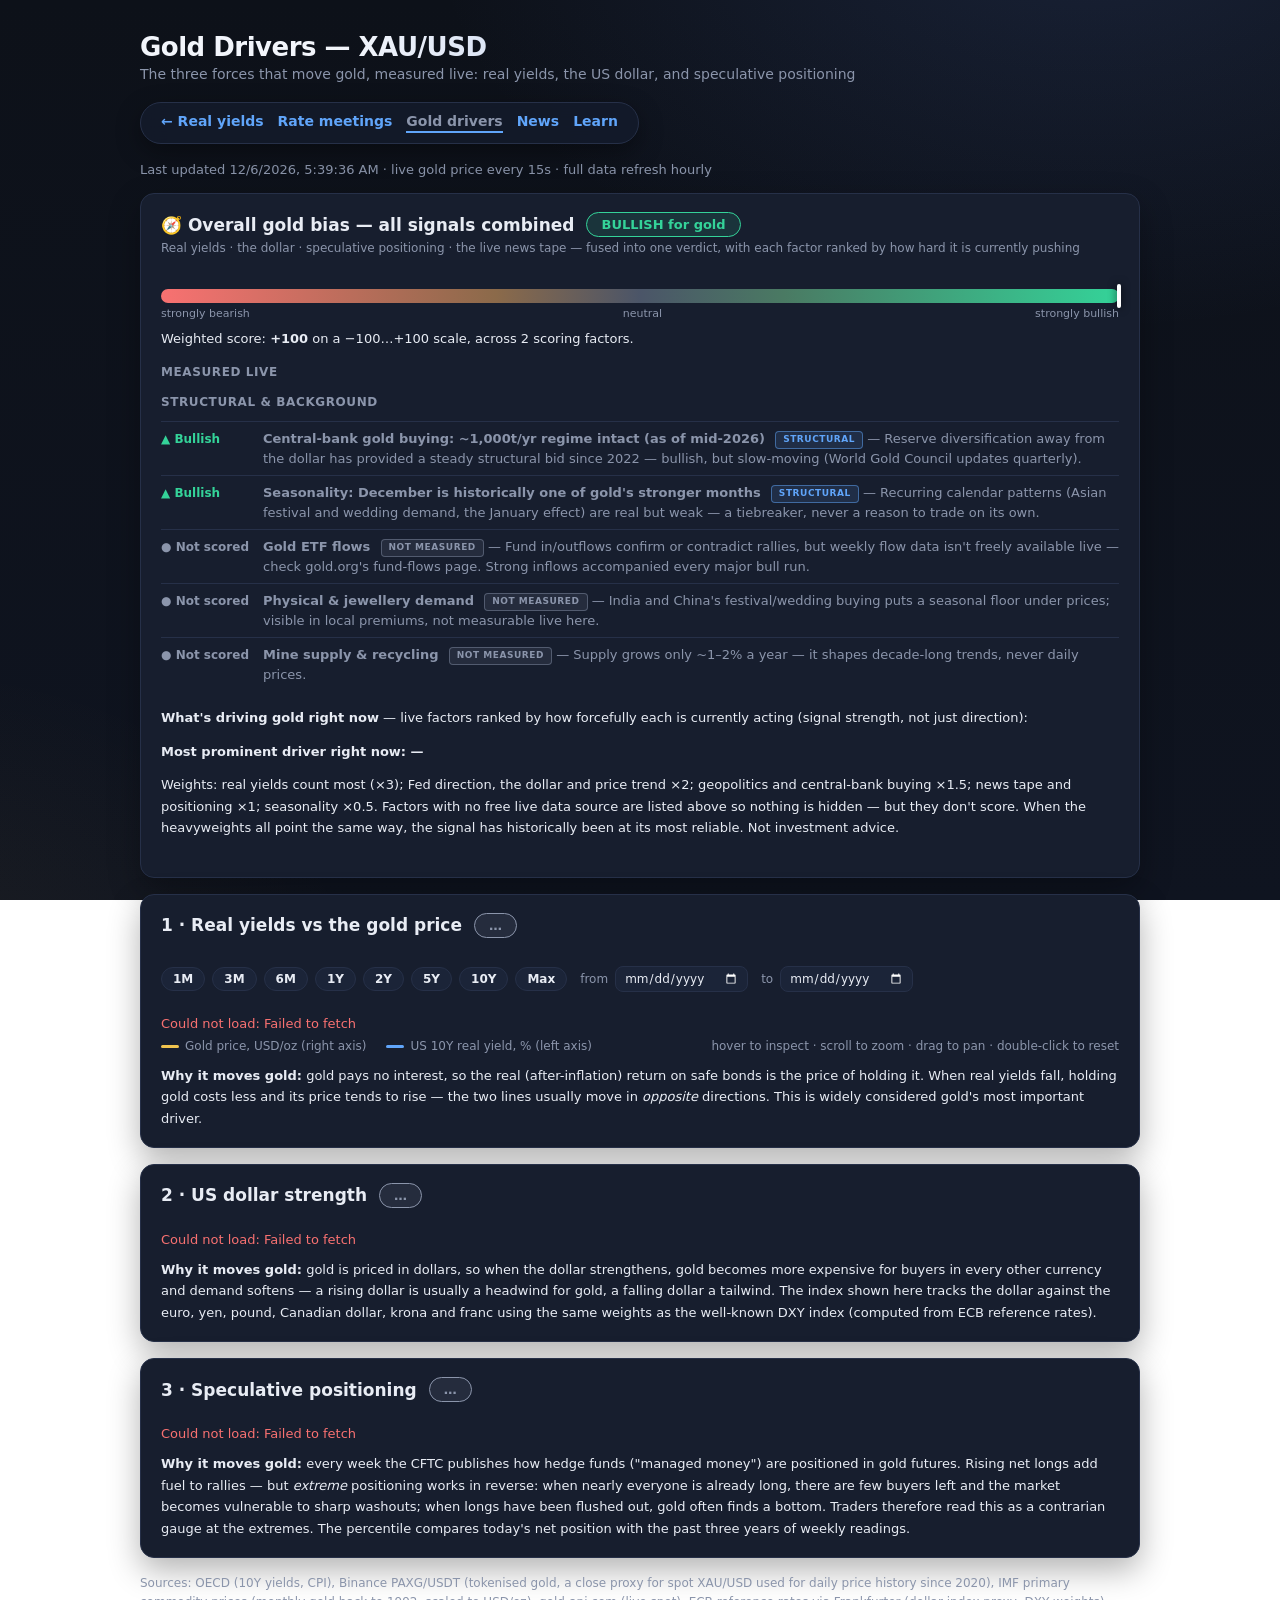
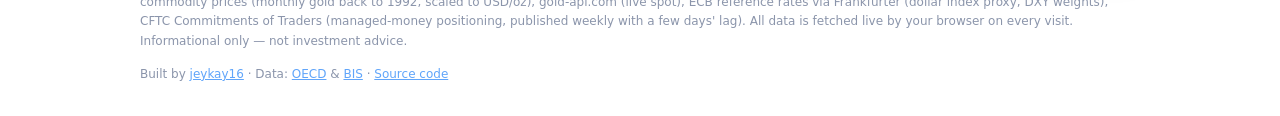
==== commit 52c07d71: "Overall evaluation: weighted 9-factor verdict with sentiment gauge Adds price trend (50/200-day), Fe" ====
--- a/gold.html
+++ b/gold.html
@@ -227,7 +227,55 @@
 const tag = s => s > 0 ? ["&#9650; Bullish", "pos"] : s < 0 ? ["&#9660; Bearish", "neg"] : ["&#9679; Neutral", "neut"];
 
 // factors gathered by the panels + live news flow, combined in the scorecard
-const scoreFactors = { ry: null, usd: null, cot: null, news: null };
+const scoreFactors = { ry: null, usd: null, cot: null, news: null,
+                       mom: null, fed: null, geo: null, cb: null, season: null };
+
+// factors that genuinely matter for gold but have no free live data source —
+// declared openly instead of silently omitted
+const INFO_FACTORS = [
+  ["Gold ETF flows", "Fund in/outflows confirm or contradict rallies, but weekly flow data isn't freely available live — check gold.org's fund-flows page. Strong inflows accompanied every major bull run."],
+  ["Physical & jewellery demand", "India and China's festival/wedding buying puts a seasonal floor under prices; visible in local premiums, not measurable live here."],
+  ["Mine supply & recycling", "Supply grows only ~1–2% a year — it shapes decade-long trends, never daily prices."],
+];
+
+// slow-moving factors set from documented facts rather than a live feed
+function setStructuralFactors() {
+  // Fed policy direction, from the pre-built central-bank data
+  const us = STATIC && STATIC.cbRates && STATIC.cbRates.US;
+  if (us) {
+    const eightMo = new Date(); eightMo.setMonth(eightMo.getMonth() - 8);
+    const active = us.change && us.change.date >= eightMo.toISOString().slice(0, 10);
+    const cutting = active && us.change.to < us.change.from;
+    const hiking = active && us.change.to > us.change.from;
+    const net = Math.round((us.rate - us.yearAgo) * 100);
+    scoreFactors.fed = {
+      s: cutting ? 1 : hiking ? -1 : 0, w: 2,
+      mag: Math.min(3, Math.abs(net) / 50 + (active ? 1 : 0)),
+      name: "Fed direction",
+      label: `Fed policy: ${cutting ? "cutting" : hiking ? "hiking" : "on hold"} (${net >= 0 ? "+" : ""}${net}bp over 12m, rate ${us.rate.toFixed(2)}%)`,
+      reason: cutting ? "An active easing cycle is historically gold's best policy environment — bullish." :
+              hiking ? "An active tightening cycle raises real yields — bearish." :
+              "The Fed is on hold — policy is not actively pushing gold either way.",
+    };
+  }
+  // central-bank gold buying: a documented multi-year regime, updated quarterly
+  scoreFactors.cb = {
+    s: 1, w: 1.5, mag: 1.5, structural: true, name: "CB gold buying",
+    label: "Central-bank gold buying: ~1,000t/yr regime intact (as of mid-2026)",
+    reason: "Reserve diversification away from the dollar has provided a steady structural bid since 2022 — bullish, but slow-moving (World Gold Council updates quarterly).",
+  };
+  // seasonality: gold's recurring calendar tendencies (weak but real)
+  const SEASON = [0.8, 0.5, -0.5, 0, -0.2, -0.4, 0.4, 0.8, 0.6, 0, 0.3, 0.4];
+  const monthNames = ["January","February","March","April","May","June","July","August","September","October","November","December"];
+  const mI = new Date().getMonth();
+  const sv = SEASON[mI];
+  scoreFactors.season = {
+    s: sv > 0.2 ? 1 : sv < -0.2 ? -1 : 0, w: 0.5, mag: Math.abs(sv), structural: true,
+    name: "Seasonality",
+    label: `Seasonality: ${monthNames[mI]} is historically ${sv > 0.2 ? "one of gold's stronger months" : sv < -0.2 ? "one of gold's weaker months" : "seasonally neutral"}`,
+    reason: "Recurring calendar patterns (Asian festival and wedding demand, the January effect) are real but weak — a tiebreaker, never a reason to trade on its own.",
+  };
+}
 
 /* ---------- panel 1: real yields vs gold ---------- */
 
@@ -394,6 +442,21 @@
   };
   const [t1, c1] = tag(scoreFactors.ry.s);
   badge("ryBadge", t1.replace(/&#\d+; /, "").toUpperCase() + " FOR GOLD", c1);
+
+  // price trend factor: the market's own verdict (50 vs 200-day averages)
+  const daily = gold.filter(g => g.t > Date.now() - 400 * 86400000);
+  if (daily.length > 210) {
+    const avg = n => daily.slice(-n).reduce((sum, p) => sum + p.v, 0) / n;
+    const ma50 = avg(50), ma200 = avg(200), px = daily[daily.length - 1].v;
+    const ms = px > ma200 && ma50 > ma200 ? 1 : px < ma200 && ma50 < ma200 ? -1 : 0;
+    scoreFactors.mom = {
+      s: ms, w: 2, mag: Math.min(3, Math.abs(px / ma200 - 1) * 20), name: "Price trend",
+      label: `Price trend: $${Math.round(px).toLocaleString()} vs 200-day average $${Math.round(ma200).toLocaleString()} (${fmtSign((px / ma200 - 1) * 100)}%)`,
+      reason: ms > 0 ? "Price is above a rising long-term average — an established uptrend attracts momentum flows; bullish until broken." :
+              ms < 0 ? "Price is below a falling long-term average — a downtrend is bearish until decisively reclaimed." :
+              "Price is straddling its long-term average — the trend itself gives no signal right now.",
+    };
+  }
 
   document.getElementById("ryStats").innerHTML = `
     <div class="stat"><div class="v goldc" id="spotVal">$${spot.toFixed(1)}</div><div class="k">gold spot (live &middot; updates every 15s)</div></div>
@@ -819,7 +882,7 @@
     if (!r.ok) throw new Error("news HTTP " + r.status);
     articles = (await r.json()).articles || [];
   }
-  let bull = 0, bear = 0, weighted = 0;
+  let bull = 0, bear = 0, weighted = 0, geoEsc = 0, geoCalm = 0;
   const seen = new Set();
   for (const a of articles) {
     const k = (a.title || "").toLowerCase().replace(/[^a-z0-9]/g, "").slice(0, 60);
@@ -828,8 +891,22 @@
     const an = analyzeImpact(a.title);
     if (an.v === "bull") { bull++; weighted += an.strength; }
     else if (an.v === "bear") { bear++; weighted -= an.strength; }
+    if (an.tag === "Geopolitics") {
+      if (an.v === "bull") geoEsc++;
+      else if (an.v === "bear") geoCalm++;
+    }
   }
   if (!seen.size) throw new Error("no readable headlines");
+
+  // geopolitical temperature as its own factor (safe-haven channel)
+  const gs = geoEsc - geoCalm >= 3 ? 1 : geoCalm - geoEsc >= 2 ? -1 : 0;
+  scoreFactors.geo = {
+    s: gs, w: 1.5, mag: Math.min(3, geoEsc * 0.5), name: "Geopolitics",
+    label: `Geopolitical risk: ${geoEsc} escalation vs ${geoCalm} de-escalation stories (24h)`,
+    reason: gs > 0 ? "The tape is dominated by escalation — safe-haven demand is live; bullish while tension builds." :
+            gs < 0 ? "De-escalation stories dominate — the fear premium is unwinding; bearish at the margin." :
+            "No clear escalation or calm — geopolitics isn't the driver today.",
+  };
   const net = weighted / (3 * seen.size); // -1..1
   const s = net > 0.08 ? 1 : net < -0.08 ? -1 : 0;
   scoreFactors.news = {
@@ -846,38 +923,60 @@
 /* ---------- overall gold bias ---------- */
 
 function renderScorecard() {
-  const fs = [scoreFactors.ry, scoreFactors.usd, scoreFactors.cot, scoreFactors.news].filter(Boolean);
+  // every scoring factor, with its weight in the overall verdict
+  const DEFAULT_W = { ry: 3, usd: 2, fed: 2, mom: 2, geo: 1.5, cb: 1.5, news: 1, cot: 1, season: 0.5 };
+  const fs = Object.entries(scoreFactors)
+    .filter(([, f]) => f)
+    .map(([k, f]) => ({ ...f, w: f.w || DEFAULT_W[k] || 1 }));
   if (!fs.length) {
     document.getElementById("scoreBody").innerHTML =
       `<div class="err">No panels could load — check your connection and refresh.</div>`;
     return;
   }
-  const score = fs.reduce((s, f) => s + f.s, 0);
+
+  // weighted aggregate, normalised to -1..+1
+  const totalW = fs.reduce((s, f) => s + f.w, 0);
+  const net = fs.reduce((s, f) => s + f.s * f.w, 0) / totalW;
   const [text, cls] =
-    score >= 2 ? ["BULLISH for gold", "bull"] :
-    score === 1 ? ["MILDLY BULLISH for gold", "bull"] :
-    score === 0 ? ["MIXED / NEUTRAL for gold", "neut"] :
-    score === -1 ? ["MILDLY BEARISH for gold", "bear"] :
+    net >= 0.35 ? ["BULLISH for gold", "bull"] :
+    net >= 0.12 ? ["MILDLY BULLISH for gold", "bull"] :
+    net > -0.12 ? ["MIXED / NEUTRAL for gold", "neut"] :
+    net > -0.35 ? ["MILDLY BEARISH for gold", "bear"] :
     ["BEARISH for gold", "bear"];
   badge("scoreBadge", text, cls);
 
-  // rank the factors by how forcefully each is acting on gold right now
-  const ranked = [...fs].sort((a, b) => (b.mag || 0) - (a.mag || 0));
+  const live = fs.filter(f => !f.structural);
+  const structural = fs.filter(f => f.structural);
+  const ranked = [...live].sort((a, b) => (b.mag || 0) - (a.mag || 0));
   const maxMag = Math.max(0.15, ...ranked.map(f => f.mag || 0));
   const strengthWord = m => m >= 2.2 ? "strong" : m >= 1.2 ? "moderate" : "faint";
   const dirWord = f => f.s > 0 ? `<span class="up">bullish</span>` :
                        f.s < 0 ? `<span class="down">bearish</span>` :
                        `<span class="muted">neutral</span>`;
   const top = ranked[0];
-
-  document.getElementById("scoreBody").innerHTML =
-    `<ul class="factors">${fs.map(f => {
-      const [t, c] = tag(f.s);
-      return `<li><span class="factor-tag ${c}">${t}</span><span><b>${f.label}</b> &mdash; ${colorizeBias(f.reason)}</span></li>`;
-    }).join("")}</ul>
+  const factorLi = (f, chip) => {
+    const [t, c] = tag(f.s);
+    return `<li><span class="factor-tag ${c}">${t}</span><span><b>${f.label}</b>${chip}
+      &mdash; ${colorizeBias(f.reason)}</span></li>`;
+  };
+
+  document.getElementById("scoreBody").innerHTML = `
+    <div class="gauge"><div class="gauge-needle" style="left:${((net + 1) / 2 * 100).toFixed(1)}%"></div></div>
+    <div class="gauge-labels"><span>strongly bearish</span><span>neutral</span><span>strongly bullish</span></div>
+    <p class="explain" style="margin-top:2px">Weighted score: <b>${(net >= 0 ? "+" : "") + (net * 100).toFixed(0)}</b>
+      on a &minus;100&hellip;+100 scale, across ${fs.length} scoring factors.</p>
+
+    <div class="factor-group">Measured live</div>
+    <ul class="factors">${live.map(f => factorLi(f, ` <span class="src-chip src-live">LIVE</span>`)).join("")}</ul>
+
+    <div class="factor-group">Structural &amp; background</div>
+    <ul class="factors">${structural.map(f => factorLi(f, ` <span class="src-chip src-struct">STRUCTURAL</span>`)).join("")}
+    ${INFO_FACTORS.map(([name, note]) => `
+      <li><span class="factor-tag neut">&#9679; Not scored</span><span><b>${name}</b>
+        <span class="src-chip src-info">NOT MEASURED</span> &mdash; ${colorizeBias(note)}</span></li>`).join("")}</ul>
 
     <p class="explain" style="margin-top:16px"><b>What's driving gold right now</b> &mdash;
-    each factor ranked by how forcefully it is currently acting (signal strength, not just direction):</p>
+    live factors ranked by how forcefully each is currently acting (signal strength, not just direction):</p>
     ${ranked.map(f => `
       <div class="rank-row">
         <span class="rk-name">${f.name}</span>
@@ -885,12 +984,13 @@
           style="width:${Math.round((f.mag || 0) / maxMag * 100)}%"></div></div>
         <span class="rk-val">${strengthWord(f.mag || 0)} · ${dirWord(f)}</span>
       </div>`).join("")}
-    <p class="explain"><b>Most prominent driver right now: ${top.name}</b> &mdash; ${colorizeBias(top.reason)}</p>
-
-    <p class="explain">The verdict sums all ${fs.length} factors${fs.length < 4 ?
-      " (a factor failed to load and is excluded)" : ""}. Real yields carry the most weight
-    conceptually; the dollar, positioning and the news tape confirm or contradict. When they
-    all point the same way, the signal has historically been at its most reliable.</p>`;
+    <p class="explain"><b>Most prominent driver right now: ${top ? top.name : "—"}</b>${top ? ` &mdash; ${colorizeBias(top.reason)}` : ""}</p>
+
+    <p class="explain">Weights: real yields count most (×3); Fed direction, the dollar and price
+    trend ×2; geopolitics and central-bank buying ×1.5; news tape and positioning ×1; seasonality
+    ×0.5. Factors with no free live data source are listed above so nothing is hidden — but they
+    don't score. When the heavyweights all point the same way, the signal has historically been
+    at its most reliable. Not investment advice.</p>`;
 }
 
 /* ---------- live price ticker ---------- */
@@ -934,6 +1034,7 @@
 
 async function loadAll() {
   await loadStaticData();
+  setStructuralFactors();
   const jobs = [
     loadRealYieldPanel().catch(e => {
       document.getElementById("ryStats").innerHTML = "";
--- a/theme.css
+++ b/theme.css
@@ -108,6 +108,30 @@
 }
 @keyframes badgePulse { from { opacity: 1; } to { opacity: 0.5; } }
 
+/* sentiment gauge (overall gold bias) */
+.gauge {
+  position: relative; height: 14px; border-radius: 7px; margin: 14px 0 4px;
+  background: linear-gradient(90deg, #f87171 0%, #8b6a4a 35%, #4b5568 50%, #4a7a63 65%, #34d399 100%);
+}
+.gauge-needle {
+  position: absolute; top: -5px; width: 4px; height: 24px;
+  background: #fff; border-radius: 2px; transform: translateX(-50%);
+  box-shadow: 0 0 8px rgba(0, 0, 0, 0.7);
+  transition: left 0.6s ease;
+}
+.gauge-labels { display: flex; justify-content: space-between; font-size: 11px; color: #8b95ab; margin-bottom: 8px; }
+.factor-group {
+  font-size: 12px; font-weight: 700; color: #8b95ab; text-transform: uppercase;
+  letter-spacing: 0.05em; margin-top: 16px;
+}
+.src-chip {
+  display: inline-block; font-size: 9px; font-weight: 800; letter-spacing: 0.06em;
+  padding: 1px 7px; border-radius: 4px; vertical-align: middle; margin-left: 6px;
+}
+.src-live { background: rgba(52, 211, 153, 0.12); color: #34d399; border: 1px solid rgba(52, 211, 153, 0.5); }
+.src-struct { background: rgba(96, 165, 250, 0.12); color: #60a5fa; border: 1px solid rgba(96, 165, 250, 0.5); }
+.src-info { background: rgba(139, 149, 171, 0.12); color: #8b95ab; border: 1px solid rgba(139, 149, 171, 0.45); }
+
 /* factor ranking bars (overall gold bias) */
 .rank-row { display: flex; align-items: center; gap: 10px; padding: 5px 0; font-size: 13px; }
 .rank-row .rk-name { flex: 0 0 170px; }
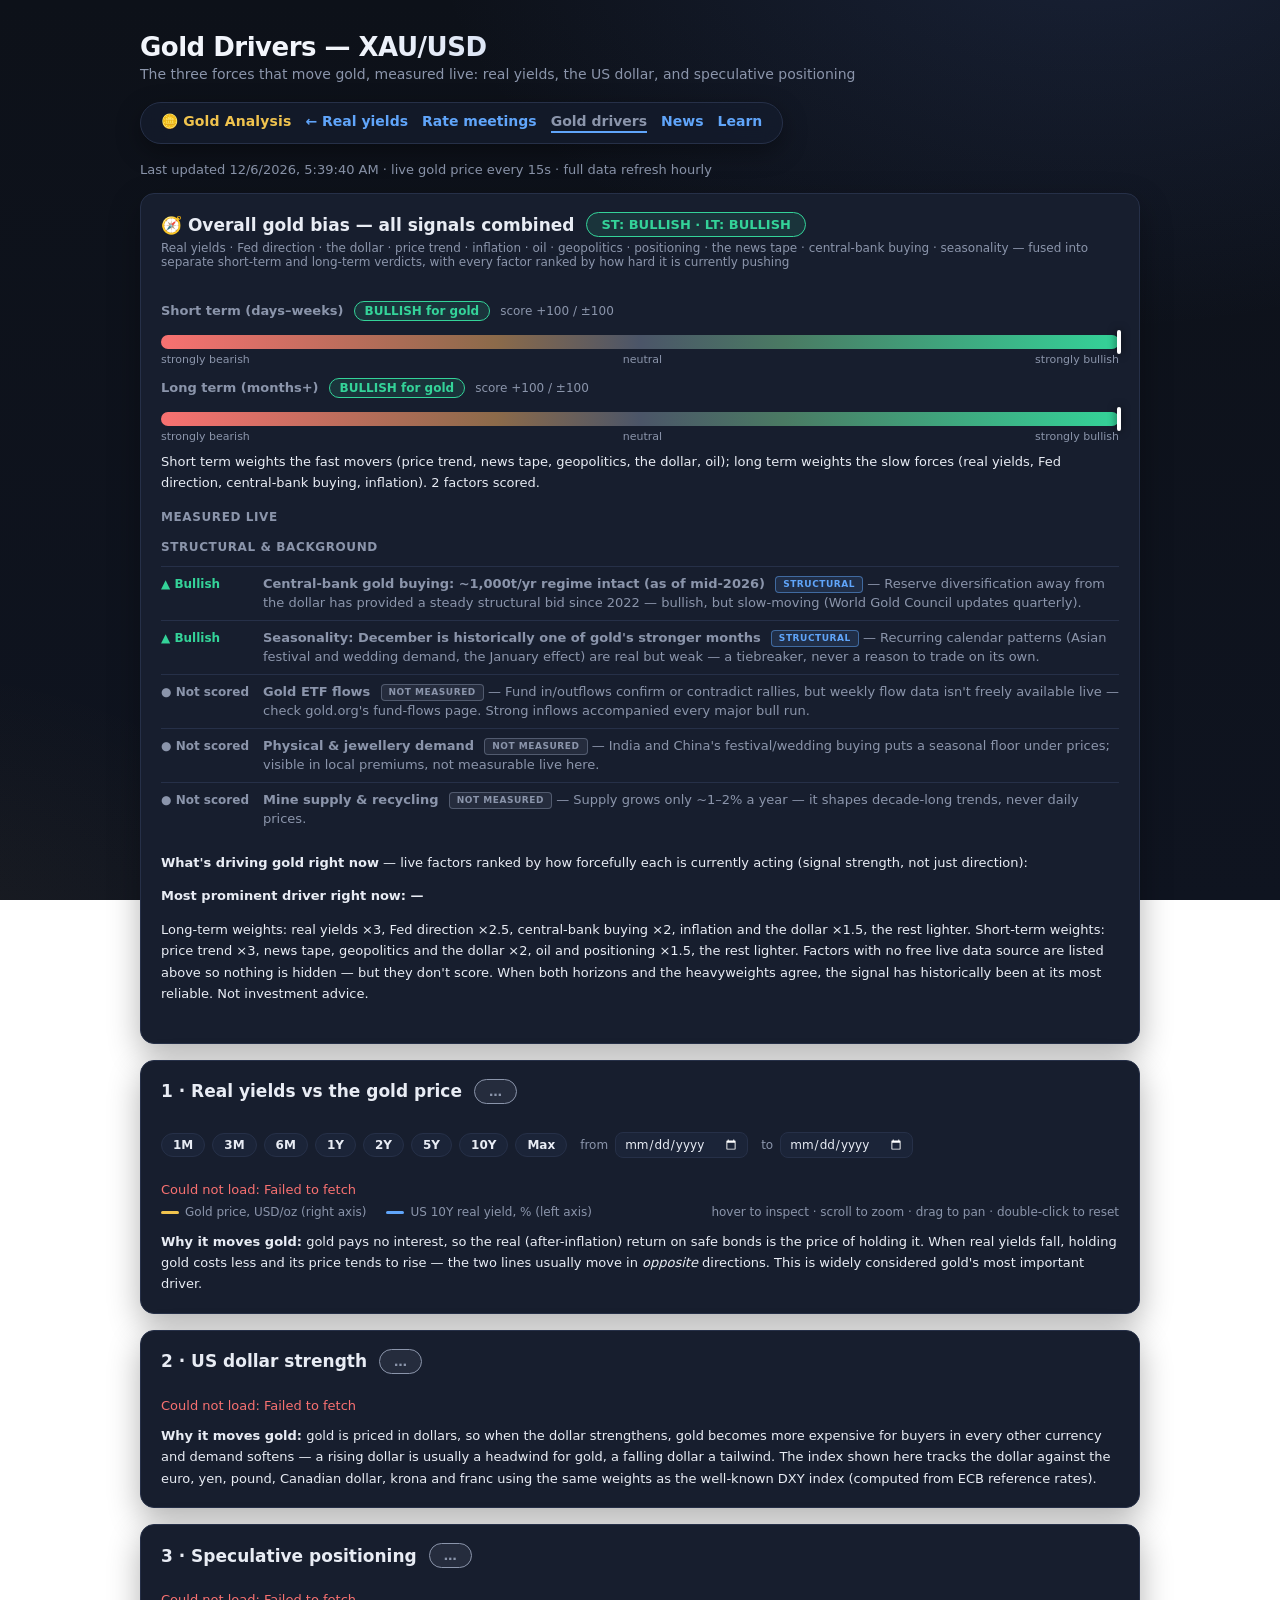
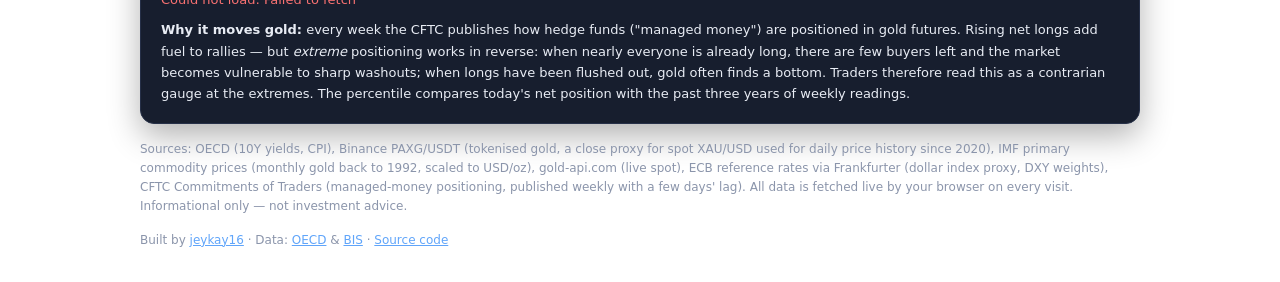
==== commit 20c19dad: "Gold Analysis rebrand; short/long-term verdicts; oil & inflation factors; live alerts - Site renamed" ====
--- a/gold.html
+++ b/gold.html
@@ -4,7 +4,7 @@
 <meta charset="UTF-8">
 <meta name="viewport" content="width=device-width, initial-scale=1.0">
 <link rel="icon" href="data:image/svg+xml,<svg xmlns=%22http://www.w3.org/2000/svg%22 viewBox=%220 0 100 100%22><text y=%22.9em%22 font-size=%2290%22>🪙</text></svg>">
-<title>Gold Drivers — XAU/USD</title>
+<title>Gold Analysis — Gold Drivers (XAU/USD)</title>
 <link rel="preconnect" href="https://sdmx.oecd.org">
 <link rel="preconnect" href="https://api.binance.com">
 <link rel="preconnect" href="https://api.imf.org">
@@ -113,6 +113,7 @@
   <div class="sub">The three forces that move gold, measured live: real yields, the US dollar, and speculative positioning</div>
 
   <div class="nav">
+    <a class="brand" href="index.html">🪙 Gold Analysis</a>
     <a href="index.html">&larr; Real yields</a>
     <a href="meetings.html">Rate meetings</a>
     <span class="here">Gold drivers</span>
@@ -125,9 +126,10 @@
   <!-- Overall scorecard -->
   <div class="card" id="scorecard">
     <h2>&#129517; Overall gold bias &mdash; all signals combined <span class="badge neut" id="scoreBadge">&hellip;</span></h2>
-    <div class="cap" style="color:var(--muted);font-size:12px;margin-top:4px">Real yields &middot; the dollar &middot;
-      speculative positioning &middot; the live news tape &mdash; fused into one verdict, with each factor
-      ranked by how hard it is currently pushing</div>
+    <div class="cap" style="color:var(--muted);font-size:12px;margin-top:4px">Real yields &middot; Fed direction &middot;
+      the dollar &middot; price trend &middot; inflation &middot; oil &middot; geopolitics &middot; positioning &middot; the news tape
+      &middot; central-bank buying &middot; seasonality &mdash; fused into separate short-term and long-term verdicts,
+      with every factor ranked by how hard it is currently pushing</div>
     <div class="loading-msg" id="scoreBody">Waiting for the panels below to load&hellip;</div>
   </div>
 
@@ -227,8 +229,8 @@
 const tag = s => s > 0 ? ["&#9650; Bullish", "pos"] : s < 0 ? ["&#9660; Bearish", "neg"] : ["&#9679; Neutral", "neut"];
 
 // factors gathered by the panels + live news flow, combined in the scorecard
-const scoreFactors = { ry: null, usd: null, cot: null, news: null,
-                       mom: null, fed: null, geo: null, cb: null, season: null };
+const scoreFactors = { ry: null, usd: null, cot: null, news: null, mom: null,
+                       fed: null, geo: null, oil: null, infl: null, cb: null, season: null };
 
 // factors that genuinely matter for gold but have no free live data source —
 // declared openly instead of silently omitted
@@ -264,6 +266,36 @@
     label: "Central-bank gold buying: ~1,000t/yr regime intact (as of mid-2026)",
     reason: "Reserve diversification away from the dollar has provided a steady structural bid since 2022 — bullish, but slow-moving (World Gold Council updates quarterly).",
   };
+  // oil trend: the inflation-expectations and geopolitical-risk channel
+  const oil = STATIC && STATIC.oil;
+  if (oil && oil.length >= 4) {
+    const last = oil[oil.length - 1], prior = oil[oil.length - 4];
+    const chg = (last.v / prior.v - 1) * 100;
+    const os = chg > 10 ? 1 : chg < -10 ? -1 : 0;
+    scoreFactors.oil = {
+      s: os, w: 1, mag: Math.min(3, Math.abs(chg) / 10), name: "Oil prices",
+      label: `Oil prices: ${fmtSign(chg)}% over 3 months (to ${last.p})`,
+      reason: os > 0 ? "Rising oil feeds inflation expectations and usually signals geopolitical stress — bullish for gold while central banks can't hike into it." :
+              os < 0 ? "Falling oil drains inflation expectations and removes a prop from gold's inflation-hedge bid — bearish at the margin." :
+              "Oil is rangebound — not moving the inflation needle either way.",
+    };
+  }
+  // US inflation trend: the hedge-demand channel (the rates channel is counted via real yields)
+  const cpi = STATIC && STATIC.usCpi;
+  if (cpi && cpi.length >= 7) {
+    const nowC = cpi[cpi.length - 1], prior = cpi[cpi.length - 7];
+    const d6 = nowC.v - prior.v;
+    const fedHiking = scoreFactors.fed && scoreFactors.fed.s < 0;
+    const is = d6 > 0.4 && !fedHiking ? 1 : 0;
+    scoreFactors.infl = {
+      s: is, w: 1.5, mag: Math.min(3, Math.abs(d6) * 1.5), name: "Inflation trend",
+      label: `US inflation: ${nowC.v.toFixed(1)}% and ${d6 > 0.4 ? "rising" : d6 < -0.4 ? "falling" : "stable"} (${fmtSign(d6)}pp / 6m)`,
+      reason: is > 0 ? "Inflation is climbing while the Fed cuts or holds — real yields get crushed and hedge demand rises; gold's classic bullish regime." :
+              d6 > 0.4 ? "Inflation is rising but the Fed is fighting it with hikes — the two effects offset; two-sided until one wins." :
+              d6 < -0.4 ? "Inflation is cooling — its effect on gold flows through the rate-cut channel, which is already counted in real yields and Fed direction above." :
+              "Inflation is stable — not adding hedge demand beyond what real yields capture.",
+    };
+  }
   // seasonality: gold's recurring calendar tendencies (weak but real)
   const SEASON = [0.8, 0.5, -0.5, 0, -0.2, -0.4, 0.4, 0.8, 0.6, 0, 0.3, 0.4];
   const monthNames = ["January","February","March","April","May","June","July","August","September","October","November","December"];
@@ -923,27 +955,41 @@
 /* ---------- overall gold bias ---------- */
 
 function renderScorecard() {
-  // every scoring factor, with its weight in the overall verdict
-  const DEFAULT_W = { ry: 3, usd: 2, fed: 2, mom: 2, geo: 1.5, cb: 1.5, news: 1, cot: 1, season: 0.5 };
-  const fs = Object.entries(scoreFactors)
-    .filter(([, f]) => f)
-    .map(([k, f]) => ({ ...f, w: f.w || DEFAULT_W[k] || 1 }));
+  // two horizons, two weight sets: fast factors dominate the short term,
+  // slow structural forces dominate the long term
+  const W_ST = { mom: 3, news: 2, geo: 2, usd: 2, oil: 1.5, cot: 1.5, ry: 1, fed: 1, infl: 1, cb: 0.5, season: 0.5 };
+  const W_LT = { ry: 3, fed: 2.5, cb: 2, infl: 1.5, usd: 1.5, mom: 1, oil: 1, geo: 0.5, cot: 0.5, news: 0.5, season: 0.5 };
+  const entries = Object.entries(scoreFactors).filter(([, f]) => f);
+  const fs = entries.map(([k, f]) => ({ ...f, key: k }));
   if (!fs.length) {
     document.getElementById("scoreBody").innerHTML =
       `<div class="err">No panels could load — check your connection and refresh.</div>`;
     return;
   }
 
-  // weighted aggregate, normalised to -1..+1
-  const totalW = fs.reduce((s, f) => s + f.w, 0);
-  const net = fs.reduce((s, f) => s + f.s * f.w, 0) / totalW;
-  const [text, cls] =
-    net >= 0.35 ? ["BULLISH for gold", "bull"] :
-    net >= 0.12 ? ["MILDLY BULLISH for gold", "bull"] :
-    net > -0.12 ? ["MIXED / NEUTRAL for gold", "neut"] :
-    net > -0.35 ? ["MILDLY BEARISH for gold", "bear"] :
-    ["BEARISH for gold", "bear"];
-  badge("scoreBadge", text, cls);
+  const netOf = W => {
+    const tw = fs.reduce((s, f) => s + (W[f.key] || 1), 0);
+    return fs.reduce((s, f) => s + f.s * (W[f.key] || 1), 0) / tw;
+  };
+  const verdictOf = net =>
+    net >= 0.35 ? ["BULLISH", "bull"] :
+    net >= 0.12 ? ["MILDLY BULLISH", "bull"] :
+    net > -0.12 ? ["MIXED / NEUTRAL", "neut"] :
+    net > -0.35 ? ["MILDLY BEARISH", "bear"] :
+    ["BEARISH", "bear"];
+  const netST = netOf(W_ST), netLT = netOf(W_LT);
+  const [stText, stCls] = verdictOf(netST);
+  const [ltText, ltCls] = verdictOf(netLT);
+  badge("scoreBadge", `ST: ${stText} · LT: ${ltText}`,
+    stCls === ltCls ? stCls : "neut");
+  const gaugeBlock = (title, net, text, cls) => `
+    <div style="display:flex;align-items:baseline;gap:10px;margin-top:12px">
+      <b style="font-size:13px">${title}</b>
+      <span class="badge ${cls}" style="font-size:12px;padding:2px 10px">${text} for gold</span>
+      <span class="muted" style="font-size:12px">score ${(net >= 0 ? "+" : "") + (net * 100).toFixed(0)} / ±100</span>
+    </div>
+    <div class="gauge"><div class="gauge-needle" style="left:${((net + 1) / 2 * 100).toFixed(1)}%"></div></div>
+    <div class="gauge-labels"><span>strongly bearish</span><span>neutral</span><span>strongly bullish</span></div>`;
 
   const live = fs.filter(f => !f.structural);
   const structural = fs.filter(f => f.structural);
@@ -961,10 +1007,11 @@
   };
 
   document.getElementById("scoreBody").innerHTML = `
-    <div class="gauge"><div class="gauge-needle" style="left:${((net + 1) / 2 * 100).toFixed(1)}%"></div></div>
-    <div class="gauge-labels"><span>strongly bearish</span><span>neutral</span><span>strongly bullish</span></div>
-    <p class="explain" style="margin-top:2px">Weighted score: <b>${(net >= 0 ? "+" : "") + (net * 100).toFixed(0)}</b>
-      on a &minus;100&hellip;+100 scale, across ${fs.length} scoring factors.</p>
+    ${gaugeBlock("Short term (days–weeks)", netST, stText, stCls)}
+    ${gaugeBlock("Long term (months+)", netLT, ltText, ltCls)}
+    <p class="explain" style="margin-top:6px">Short term weights the fast movers (price trend,
+    news tape, geopolitics, the dollar, oil); long term weights the slow forces (real yields,
+    Fed direction, central-bank buying, inflation). ${fs.length} factors scored.</p>
 
     <div class="factor-group">Measured live</div>
     <ul class="factors">${live.map(f => factorLi(f, ` <span class="src-chip src-live">LIVE</span>`)).join("")}</ul>
@@ -986,11 +1033,12 @@
       </div>`).join("")}
     <p class="explain"><b>Most prominent driver right now: ${top ? top.name : "—"}</b>${top ? ` &mdash; ${colorizeBias(top.reason)}` : ""}</p>
 
-    <p class="explain">Weights: real yields count most (×3); Fed direction, the dollar and price
-    trend ×2; geopolitics and central-bank buying ×1.5; news tape and positioning ×1; seasonality
-    ×0.5. Factors with no free live data source are listed above so nothing is hidden — but they
-    don't score. When the heavyweights all point the same way, the signal has historically been
-    at its most reliable. Not investment advice.</p>`;
+    <p class="explain">Long-term weights: real yields ×3, Fed direction ×2.5, central-bank buying ×2,
+    inflation and the dollar ×1.5, the rest lighter. Short-term weights: price trend ×3, news tape,
+    geopolitics and the dollar ×2, oil and positioning ×1.5, the rest lighter. Factors with no free
+    live data source are listed above so nothing is hidden — but they don't score. When both horizons
+    and the heavyweights agree, the signal has historically been at its most reliable. Not
+    investment advice.</p>`;
 }
 
 /* ---------- live price ticker ---------- */
--- a/theme.css
+++ b/theme.css
@@ -108,6 +108,30 @@
 }
 @keyframes badgePulse { from { opacity: 1; } to { opacity: 0.5; } }
 
+/* live indicators & new-update toast */
+.live-dot {
+  display: inline-block; width: 9px; height: 9px; border-radius: 50%;
+  background: #f87171; margin-right: 7px; vertical-align: 1px;
+  animation: liveBlink 1.2s ease-in-out infinite;
+}
+@keyframes liveBlink {
+  0%, 100% { opacity: 1; box-shadow: 0 0 7px rgba(248, 113, 113, 0.9); }
+  50% { opacity: 0.35; box-shadow: none; }
+}
+#toast {
+  position: fixed; right: 22px; bottom: 22px; z-index: 100;
+  background: #16203a; border: 1px solid #60a5fa; color: #e8ecf4;
+  padding: 11px 20px; border-radius: 999px; font-size: 13px; font-weight: 700;
+  cursor: pointer; box-shadow: 0 12px 34px rgba(0, 0, 0, 0.55);
+  display: none; animation: toastIn 0.3s ease;
+}
+#toast:hover { border-color: #8fc0ff; }
+@keyframes toastIn { from { transform: translateY(16px); opacity: 0; } to { transform: none; opacity: 1; } }
+
+/* site brand in the nav */
+.nav .brand { color: #f0c34e !important; font-weight: 800; letter-spacing: 0.01em; }
+.nav .brand::after { display: none; }
+
 /* sentiment gauge (overall gold bias) */
 .gauge {
   position: relative; height: 14px; border-radius: 7px; margin: 14px 0 4px;
